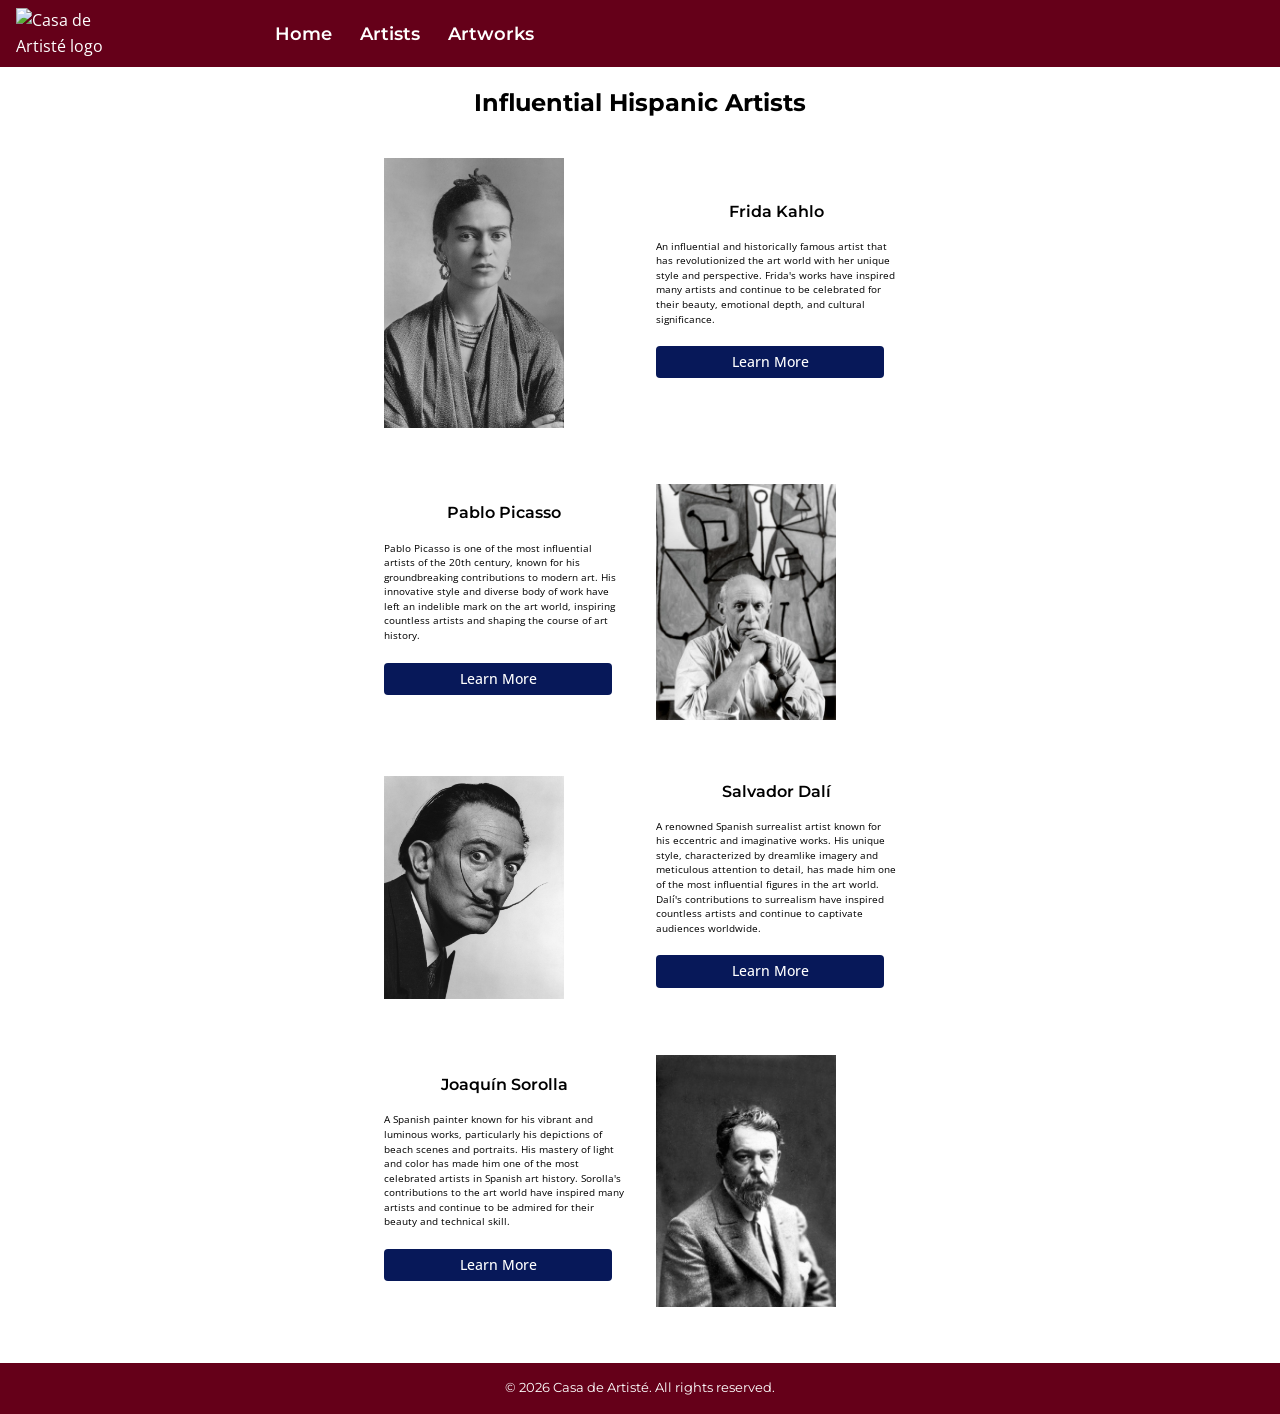
==== artists.html @ f4d8f2cd "html and css updates" ====
<!DOCTYPE html>
<html lang="en">
    <head>
        <meta charset="UTF-8">
        <meta name="viewport" content="width=device-width, initial-scale=1.0">
        <meta name="author" content="Samantha Orr">
        <title>Casa de Artisté Website</title>

        <!-- link google fonts Montserrat and Open Sans here -->
        <link rel="preconnect" href="https://fonts.googleapis.com">
        <link rel="preconnect" href="https://fonts.gstatic.com" crossorigin>
        <link href="https://fonts.googleapis.com/css2?family=Montserrat:ital,wght@0,100..900;1,100..900&family=Open+Sans:ital,wght@0,300..800;1,300..800&display=swap" rel="stylesheet">


        <!-- after completing my html for all three pages, make sure to properly link 
        css stylesheet to each page -->
        
        <link rel="stylesheet" href="styles.css">
    </head>

    <body>
        <!-- make sure headers and footers are identical throughout all three pages -->

        <header class="global-header">
                <!-- add logo to src tag -->
                <img src="images/" alt="Casa de Artisté logo">
                <h1>Casa de Artisté</h1>
                <nav class="global-nav">
                    <!-- make sure I've properly linked each page to the correct 
                    href attribute in the anchor tags below -->
                    <ul>
                        <li><a href="index.html">Home</a></li>
                        <li><a href="artists.html">Artists</a></li>
                        <li><a href="artworks.html">Artworks</a></li>
                    </ul>
                </nav>
        </header>

        <main class="container-2">

            <section id="artists">
                <!-- find how to make the artists page h2 appear at the top of the page -->
                <h2>Influential Hispanic Artists</h2>
                <!-- make sure I properly style the artist image and name underneath the 
                image to the left and the artist information to the right of the image 
                with the button right underneath the information. -->
                <div class="artist-content-1">
                    <div class="artist-1-image">
                        <img src="images/Frida_Kahlo,_by_Guillermo_Kahlo.jpg" alt="Frida Kahlo self portrait in black and white.">
                    </div>

                    <div class="artist-1-info">
                        <h3>Frida Kahlo</h3>
                        <p>An influential and historically famous artist that has revolutionized
                            the art world with her unique style and perspective. Frida's works have
                            inspired many artists and continue to be celebrated for their beauty,
                            emotional depth, and cultural significance.
                        </p>
                        <a href="artworks.html" class="artist-btn">Learn More</a>
                    </div>
                </div>

                <!-- make sure I properly style the artist information to the left of the image 
                with the button right underneath and the artist image with the name underneath
                to the right. -->
                <div class="artist-content-2">
                    <div class="artist-2-image">
                        <img src="images/pablo-picasso.jpg" alt="Pablo Picasso self portrait in black and white.">
                    </div>

                    <div class="artist-2-info">
                        <h3>Pablo Picasso</h3>
                        <p>Pablo Picasso is one of the most influential artists of the 20th century, 
                            known for his groundbreaking contributions to modern art. His innovative 
                            style and diverse body of work have left an indelible mark on the art world, 
                            inspiring countless artists and shaping the course of art history.
                        </p>
                        <a href="artworks.html" class="artist-btn">Learn More</a>
                    </div>
                </div>

                <!-- make sure I properly style the artist image and name underneath the 
                image to the left and the artist information to the right of the image 
                with the button right underneath the information. -->
                <div class="artist-content-1">
                    <div class="artist-3-image">
                        <img src="images/salvador-dali.jpg" alt="Salvador Dalí self portrait in black and white.">
                    </div>

                    <div class="artist-3-info">
                        <h3>Salvador Dalí</h3>
                        <p>A renowned Spanish surrealist artist known for his eccentric 
                            and imaginative works. His unique style, characterized by dreamlike imagery 
                            and meticulous attention to detail, has made him one of the most influential 
                            figures in the art world. Dalí's contributions to surrealism have inspired 
                            countless artists and continue to captivate audiences worldwide.
                        </p>
                        <a href="artworks.html" class="artist-btn">Learn More</a>
                    </div>
                </div>

                <!-- make sure I properly style the artist information to the left of the image 
                with the button right underneath and the artist image with the name underneath
                to the right. -->
                <div class="artist-content-2">
                    <div class="artist-4-image">
                        <img src="images/joaquin-sorolla.jpg" alt="Joaquín Sorolla self portrait in black and white.">
                    </div>
                    
                    <div class="artist-4-info">
                        <h3>Joaquín Sorolla</h3>
                        <p>A Spanish painter known for his vibrant 
                            and luminous works, particularly his depictions of beach 
                            scenes and portraits. His mastery of light and color has made
                            him one of the most celebrated artists in Spanish art history. 
                            Sorolla's contributions to the art world have inspired many 
                            artists and continue to be admired for their beauty and 
                            technical skill.
                        </p>
                        <a href="artworks.html" class="artist-btn">Learn More</a>
                    </div>
                </div>
            </section>
        </main>

        <footer class="global-footer">
            <p>&copy; 2026 Casa de Artisté. All rights reserved.</p>
        </footer>
    </body>
</html>
---- styles.css ----
/* CSS by Samantha Orr */

/* imported Montserrat for headers and Open Sans for body text (paragraphs) from google fonts */
@import url('https://fonts.googleapis.com/css2?family=Montserrat:ital,wght@0,100..900;1,100..900&family=Open+Sans:ital,wght@0,300..800;1,300..800&display=swap');


/* CSS reset */
/* http://meyerweb.com/eric/tools/css/reset/ 
   v2.0 | 20110126
   License: none (public domain)
*/
html, body, div, span, applet, object, iframe,
h1, h2, h3, h4, h5, h6, p, blockquote, pre,
a, abbr, acronym, address, big, cite, code,
del, dfn, em, img, ins, kbd, q, s, samp,
small, strike, strong, sub, sup, tt, var,
b, u, i, center,
dl, dt, dd, ol, ul, li,
fieldset, form, label, legend,
table, caption, tbody, tfoot, thead, tr, th, td,
article, aside, canvas, details, embed, 
figure, figcaption, footer, header, hgroup, 
menu, nav, output, ruby, section, summary,
time, mark, audio, video {
	margin: 0;
	padding: 0;
	border: 0;
	font-size: 100%;
	font: inherit;
	vertical-align: baseline;
}
/* HTML5 display-role reset for older browsers */
article, aside, details, figcaption, figure, 
footer, header, hgroup, menu, nav, section {
	display: block;
}
body {
	line-height: 1;
}
ol, ul {
	list-style: none;
}
blockquote, q {
	quotes: none;
}
blockquote:before, blockquote:after,
q:before, q:after {
	content: '';
	content: none;
}
table {
	border-collapse: collapse;
	border-spacing: 0;
}


/* root variables */
:root {

    /* colors */
    --white: #FFFFFF;
    --black: #000000;
    --dk-gray: #333333;
    --burgundy: #650019;
    --dk-blue: #071859;
    --yellow: #F2C14E;

    /* fonts */
    --header-font: "Montserrat", sans-serif;
    --paragraph-font: "Open Sans", sans-serif;
}

/* adjust as needed throughout styling website */
body {
    font-family: var(--paragraph-font);
    font-weight: 400;
    line-height: 1.6;
    color: var(--black);
    background-color: var(--white);
    margin: 0;
}

h1, h2, h3, h4, h5, h6 {
    font-family: var(--header-font);
    font-weight: 700;
    line-height: 1.2;
    margin-bottom: 1rem;
}

nav a {
    font-family: var(--header-font);
    text-decoration: none;
    font-weight: 700;
}


/* global styles to assist with a clean and organized layout as well as structure */
* {
    margin: 0;
    padding: 0;
    box-sizing: border-box;
}

html {
    scroll-behavior: smooth;
}

.container-1,
.container-2,
.container-3 {
    margin: 0 auto;
    line-height: 1.5;
}

/* global header and navigation styles */
.global-header {
    display: flex;
    align-items: center;
    background-color: var(--burgundy);
    padding: 8px 0;
}

.global-header h1 {
    visibility: hidden;
}

/* when I create and add my logo, make sure to properly styled and sized and add some margin to the left of it 
so that it doesn't touch the edge of the page.*/

.global-header img {
    max-width: 120px;
    height: auto;
    margin-left: 16px;
    object-fit: fill;
    color: var(--white);
}

.global-nav {
    display: flex;
    justify-content: space-between;
    align-items: center;
}

.global-nav ul {
    list-style: none;
    display: flex;
    gap: 8px;
    align-items: center;
}

.global-nav ul li a {
    text-decoration: none;
    color: var(--white);
    font-family: var(--header-font);
    font-weight: 600;
    padding: 5px 10px;
    transition: background-color 0.3s ease, color 0.3s ease;
    align-items: center;
    border-radius: 4px;
    font-size: 1.1rem;
}

.global-nav ul li a:hover {
    /* background-color: var(--yellow); */
    color: var(--yellow);
    border-radius: 4px;
    text-decoration: none;
    transition: color 0.4s;
    font-weight: 700;
}

/* main styles */
main {
    display: flex;
    flex-direction: column;
    align-items: center;
}

/* global footer styles */
footer {
    background-color: var(--burgundy);
    color: var(--white);
    text-align: center;
    padding: 15px 0;
    margin-top: 20px;
    font-family: var(--header-font);
    font-size: 0.80rem;
    font-weight: 400;
}

/* homepage styles */
img {
    max-width: 100%;
    height: auto;
}

.container-1 h2 {
    visibility: hidden;
}

.hero-image img {
    max-width: 517px;
    height: auto;
    overflow: hidden;
    object-fit: fill;
}

#about-info h3,
#our-mission h3 {
    justify-self: center;
    font-size: 1.5rem;
    margin-bottom: 16px;
    font-weight: 700;
    font-family: var(--header-font);
}

#about-info h3 {
    margin-top: 20px;
}

#about-info p,
#our-mission p {
    font-size: 0.85rem;
    font-family: var(--paragraph-font);
    line-height: 1.6;
    margin-top: 10px;
    margin-bottom: 18px;
    max-width: 55ch;
}

#featured-artist h3 {
    font-size: 1.5rem;
    text-align: center;
    color: var(--black);
    font-weight: 700;
    margin-top: 30px;
}

#featured-artist img {
    max-width: 300px;
    height: auto;
    overflow: hidden;
    object-fit: fill;
    margin-top: 4px;
    margin-bottom: 10px;
    align-items: center;
}

#featured-artist h4 {
    text-align: center;
    font-size: 1rem;
    margin-bottom: 8px;
    font-weight: 600;
}

#featured-artwork h3 {
    font-size: 1.5rem;
    text-align: center;
    color: var(--black);
    font-weight: 700;
    margin-top: 40px;
}

#featured-artwork img {
    max-width: 400px;
    height: auto;
    overflow: hidden;
    object-fit: fill;
    margin-bottom: 10px;
    align-items: center;
}

#featured-artwork h4 {
    text-align: center;
    font-size: 0.70rem;
    margin-bottom: 10px;
    font-weight: 600;
}  

.about-artists-btn {
    display: inline-block;
    text-align: center;
    background-color: var(--dk-blue);
    color: var(--white);
    border: none;
    padding: 8px 16px;
    font-family: var(--paragraph-font);
    font-weight: 500;
    font-size: 0.85rem;
    cursor: pointer;
    border-radius: 5px;
    transition: background-color 0.2s ease, color 0.2s ease;
    text-decoration: none;
    width: 250px;
    margin-top: 24px;
    margin-bottom: 12px;
    font-weight: 600;
}

.about-artists-btn:hover {
    background-color: var(--yellow);
    color: var(--burgundy);
    border-radius: 5px;
    text-decoration: none;
    transition: color 0.2s;
    font-weight: 700;
    text-align: center;
}

/* artists page styles */
.container-2 h2 {
    font-size: 1.5rem;
    text-align: center;
    color: var(--black);
    font-weight: 700;
    margin-top: 22px;
    margin-bottom: 18px;
}

.artist-1-image img,
.artist-3-image img {
    max-width: 180px;
    height: auto;
    overflow: hidden;
    object-fit: fill;
    margin-top: 20px;
}

.artist-2-image img,
.artist-4-image img {
    max-width: 180px;
    height: auto;
    overflow: hidden;
    object-fit: fill;
    margin-top: 20px;
}

/* .artist-content-1 {
    display: flex;
    flex-direction: column;
    align-items: center;
    text-align: center;
    margin-top: 20px;
} */

.artist-content-1,
.artist-content-2 {
    display: flex;
    flex-direction: column;
    align-items: center;
    gap: 1rem;
    margin: 20px 0 30px;
}

/* .artist-content-1 {
    display: grid;
    grid-template-columns: 1fr 1fr;
    gap: 1rem;
    margin-top: 20px;
    margin-bottom: 30px;
}

.artist-content-2 {
    display: grid;
    grid-template-columns: 1fr 1fr;
    gap: 5rem;
    margin-top: 20px;
    margin-bottom: 30px;
    margin-left: 10px;
} */

.artist-content-1 h3,
.artist-content-2 h3 {
    font-size: 1rem;
    margin-top: 8px;
    margin-bottom: 18px;
    font-weight: 600;
    text-align: center;
}

.artist-content-1 p {
    display: block;
    font-size: 0.65rem;
    font-family: var(--paragraph-font);
    line-height: 1.4;
    max-width: 40ch;
    text-align: left;
    margin-bottom: 16px;
}

.artist-content-2 p {
    display: block;
    font-size: 0.65rem;
    font-family: var(--paragraph-font);
    line-height: 1.4;
    max-width: 40ch;
    text-align: left;
    margin-bottom: 16px;
}

.artist-1-info,
.artist-2-info,
.artist-3-info,
.artist-4-info {
    display: block;
    align-content: center;
}

.artist-1-info a,
.artist-2-info a,
.artist-3-info a,
.artist-4-info a {
    display: inline-block;
    background-color: var(--dk-blue);
    color: var(--white);
    border: none;
    padding: 6px 12px;
    font-family: var(--paragraph-font);
    font-weight: 500;
    font-size: 0.85rem;
    cursor: pointer;
    border-radius: 4px;
    margin-top: 4px;
    transition: background-color 0.3s ease, color 0.3s ease;
    text-decoration: none;
    width: 95%;
    text-align: center;
}

.artist-content-1 a:hover,
.artist-content-2 a:hover {
    background-color: var(--burgundy);
    color: var(--white);
    border-radius: 4px;
    text-decoration: none;
    transition: color 0.3s;
    font-weight: 700;
    text-align: center;
}

/* 
.artist-content-1 h3 {
    text-align: center;
    font-size: 1rem;
    margin-top: 10px;
    margin-bottom: 16px;
    font-weight: 600;
} */

/* .artist-content-1 p {
    font-size: 0.85rem;
    line-height: 1.6;
    margin-top: 10px;
    margin-bottom: 18px;
    width: 55ch;
} */


/* artworks page styles */
.container-3 {
    display: flex;
    flex-direction: column;
    align-items: center;
}

#artworks h2 {
    font-size: 1.5rem;
    text-align: center;
    color: var(--black);
    font-weight: 700;
    margin-top: 22px;
}

#artworks img {
    max-width: 450px;
    height: auto;
    overflow: hidden;
    object-fit: fill;
    margin-top: 20px;
    margin-bottom: 10px;
    align-items: center;
}

#artworks h3 {
    text-align: center;
    font-size: 0.90rem;
    margin-bottom: 14px;
    font-weight: 600;
}

#artworks p {
    text-align: center;
    font-size: 0.85rem;
    line-height: 1.6;
    margin-top: 10px;
    margin-bottom: 20px;
    width: 55ch;
}


/* !!!! after completely styling my website in mobile-first format,
add media queries (tablets and desktops) to adjust the layout and 
design for larger screens. !!!! */

/* media queries (medium) */
@media (min-width: 768px) {
    .artist-content-1,
    .artist-content-2 {
        display: grid;
        grid-template-columns: 1fr 1fr;
        gap: 2rem;
        align-items: center;
    }

    .artist-content-2 .artist-2-image,
    .artist-content-2 .artist-4-image {
        order: 2;
    }

    .artist-content-2 .artist-2-info,
    .artist-content-2 .artist-4-info {
        order: 1;
    }
}

/* @media screen and (min-width: 600px) {
    .container-1 {
        display: flex;
        flex-direction: column;
        align-items: center;
    }

    .hero-image {
        display: flex;
        justify-content: center;
    }

    .global-header {
        justify-content: space-between;
    }
    
    .global-nav ul {
        align-items: center;
        gap: 16px;
    }

    .artist-content-1 {
        display: grid;
        grid-template-columns: 1fr 1fr;
        gap: 4rem;
        margin-top: 20px;
        margin-bottom: 30px;
    }

    .artist-content-2 {
        display: grid;
        grid-template-columns: 1fr 1fr;
        gap: 6rem;
        margin-top: 20px;
        margin-bottom: 30px;
    }

    .artist-1-info, .artist-2-info, .artist-3-info, .artist-4-info {
        display: block;
        align-content: center;
    }

    #artworks h2 {
        font-size: 1.5rem;
        text-align: center;
        color: var(--black);
        font-weight: 700;
        margin-top: 22px;
    }

    #artworks h3 {
        text-align: center;
        font-size: 1.1rem;
        margin-bottom: 14px;
        font-weight: 600;
    }

    #artworks p {
        text-align: center;
        font-size: 0.90rem;
        line-height: 1.6;
        margin-top: 10px;
        margin-bottom: 20px;
        width: 55ch;
    }

    #artworks img {
        max-width: 500px;
        height: auto;
        overflow: hidden;
        object-fit: fill;
        margin-top: 20px;
        margin-bottom: 10px;
        align-items: center;
    }
} */


/* media queries (large) */

@media screen and (min-width: 1024px){
}
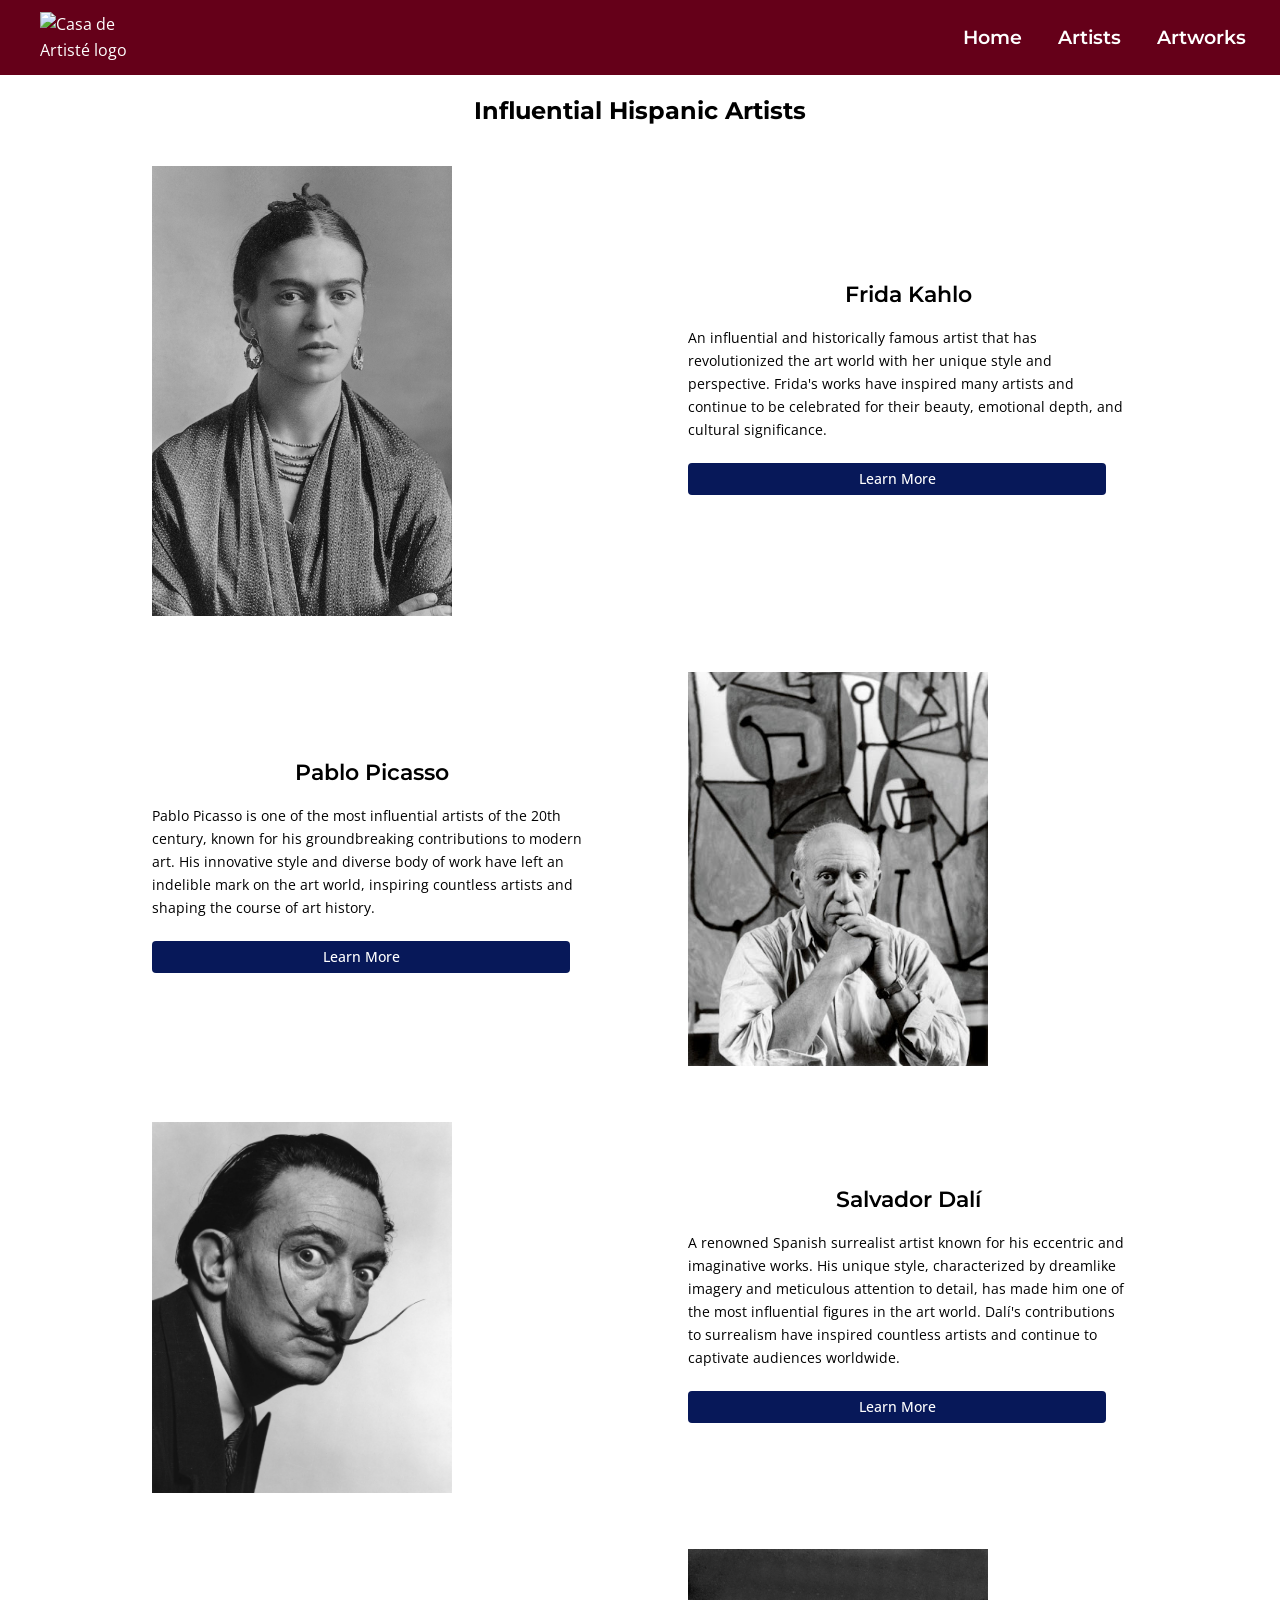
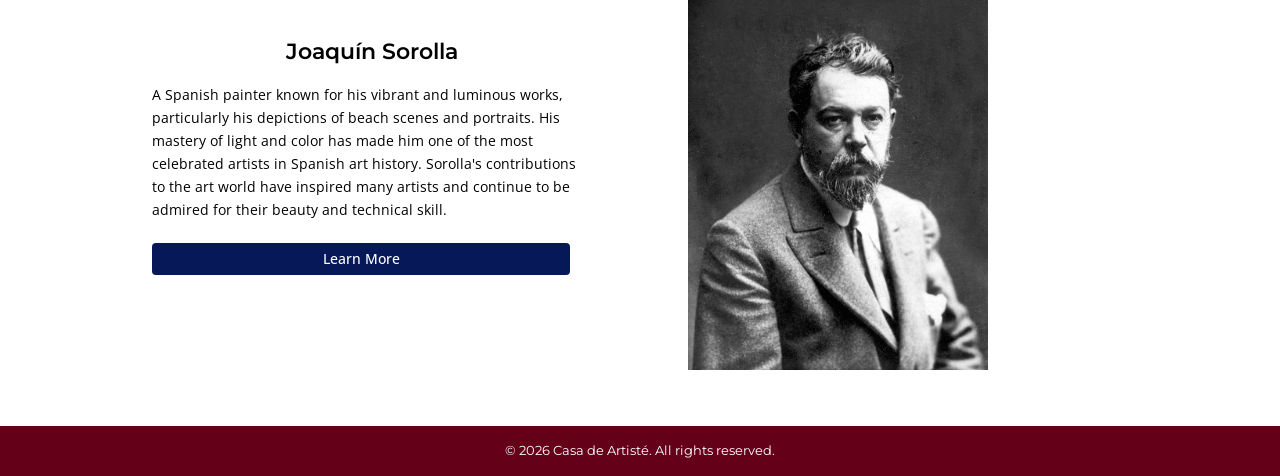
==== commit 278920ff: "html and css updates" ====
--- a/artists.html
+++ b/artists.html
@@ -64,10 +64,6 @@
                 with the button right underneath and the artist image with the name underneath
                 to the right. -->
                 <div class="artist-content-2">
-                    <div class="artist-2-image">
-                        <img src="images/pablo-picasso.jpg" alt="Pablo Picasso self portrait in black and white.">
-                    </div>
-
                     <div class="artist-2-info">
                         <h3>Pablo Picasso</h3>
                         <p>Pablo Picasso is one of the most influential artists of the 20th century, 
@@ -76,6 +72,10 @@
                             inspiring countless artists and shaping the course of art history.
                         </p>
                         <a href="artworks.html" class="artist-btn">Learn More</a>
+                    </div>
+
+                    <div class="artist-2-image">
+                        <img src="images/pablo-picasso.jpg" alt="Pablo Picasso self portrait in black and white.">
                     </div>
                 </div>
 
@@ -103,10 +103,6 @@
                 with the button right underneath and the artist image with the name underneath
                 to the right. -->
                 <div class="artist-content-2">
-                    <div class="artist-4-image">
-                        <img src="images/joaquin-sorolla.jpg" alt="Joaquín Sorolla self portrait in black and white.">
-                    </div>
-                    
                     <div class="artist-4-info">
                         <h3>Joaquín Sorolla</h3>
                         <p>A Spanish painter known for his vibrant 
@@ -119,6 +115,10 @@
                         </p>
                         <a href="artworks.html" class="artist-btn">Learn More</a>
                     </div>
+
+                    <div class="artist-4-image">
+                        <img src="images/joaquin-sorolla.jpg" alt="Joaquín Sorolla self portrait in black and white.">
+                    </div>
                 </div>
             </section>
         </main>
--- a/styles.css
+++ b/styles.css
@@ -110,6 +110,7 @@
 .container-3 {
     margin: 0 auto;
     line-height: 1.5;
+    width: 90%;
 }
 
 /* global header and navigation styles */
@@ -262,7 +263,7 @@
 }
 
 #featured-artwork img {
-    max-width: 400px;
+    max-width: 380px;
     height: auto;
     overflow: hidden;
     object-fit: fill;
@@ -472,29 +473,30 @@
 }
 
 #artworks img {
-    max-width: 450px;
+    max-width: 380px;
     height: auto;
     overflow: hidden;
     object-fit: fill;
     margin-top: 20px;
     margin-bottom: 10px;
     align-items: center;
+    justify-content: center;
 }
 
 #artworks h3 {
     text-align: center;
-    font-size: 0.90rem;
+    font-size: 0.70rem;
     margin-bottom: 14px;
     font-weight: 600;
 }
 
 #artworks p {
     text-align: center;
-    font-size: 0.85rem;
+    font-size: 0.80rem;
     line-height: 1.6;
     margin-top: 10px;
     margin-bottom: 20px;
-    width: 55ch;
+    max-width: 55ch;
 }
 
 
@@ -503,105 +505,334 @@
 design for larger screens. !!!! */
 
 /* media queries (medium) */
-@media (min-width: 768px) {
+/* previous media query was min-width: 768px */
+
+@media (min-width: 600px) {
+    .container-1,
+    .container-2,
+    .container-3 {
+        width: 90%;
+        max-width: 900px;
+    }
+
+    .global-header {
+        justify-content: space-between;
+        padding: 10px 18px;
+    }
+
+    .global-nav ul {
+        align-items: center;
+        gap: 0.80rem;
+    }
+
+    .hero-image {
+        display: flex;
+        justify-content: center;
+    }
+
+    .hero-image img {
+        max-width: 800px;
+        width: 100%;
+    }
+
+    #our-mission,
+    #about-info {
+        display: flex;
+        max-width: 700px;
+        flex-direction: column;
+        align-items: center;
+        text-align: center;
+        margin: 0 auto;
+    }
+
+    #our-mission h3,
+    #about-info h3 {
+        font-size: 1.5rem;
+        margin-bottom: 16px;
+        font-weight: 700;
+    }
+
+    #our-mission p,
+    #about-info p {
+        font-size: 1rem;
+        max-width: 70ch;
+    }
+
+    #featured-artist h3,
+    #featured-artwork h3 {
+        font-size: 1.5rem;
+        text-align: center;
+        color: var(--black);
+        font-weight: 700;
+        margin-top: 30px;
+    }
+
+    #featured-artist h4,
+    #featured-artwork h4 {
+        text-align: center;
+        font-size: 0.90rem;
+        margin-bottom: 8px;
+        font-weight: 600;
+    }
+
+    #featured-artist img {
+        max-width: 400px;
+        height: auto;
+    }
+
+    #featured-artwork img {
+        max-width: 500px;
+        height: auto;
+    }
+
+    .about-artists-btn {
+        width: 300px;
+        font-size: 1rem;
+    }
+
+    /* .hero-image img {
+        max-width: 900px;
+        height: auto;
+        width: 100%;
+        overflow: hidden;
+        object-fit: fill;
+    } */
+
+    #artists h2,
+    #artworks h2 {
+        font-size: 1.5rem;
+        text-align: center;
+        color: var(--black);
+        font-weight: 700;
+        margin-top: 22px;
+    }
+
     .artist-content-1,
     .artist-content-2 {
         display: grid;
         grid-template-columns: 1fr 1fr;
-        gap: 2rem;
+        gap: 4rem;
         align-items: center;
+    }
+
+    .artist-content-2 {
+        gap: 6rem;
+    }
+
+    .artist-1-image img,
+    .artist-2-image img,
+    .artist-3-image img,
+    .artist-4-image img {
+        max-width: 220px;
+        height: auto;
     }
 
     .artist-content-2 .artist-2-image,
     .artist-content-2 .artist-4-image {
-        order: 2;
+        order: 1;
     }
 
     .artist-content-2 .artist-2-info,
     .artist-content-2 .artist-4-info {
-        order: 1;
-    }
-}
-
-/* @media screen and (min-width: 600px) {
-    .container-1 {
+        order: 2;
+    }
+
+    .artist-content-1 h3,
+    .artist-content-2 h3 {
+        font-size: 1.2rem;
+        margin-top: 8px;
+        margin-bottom: 18px;
+        font-weight: 600;
+        text-align: center;
+    }
+
+    .artist-content-1 p,
+    .artist-content-2 p {
+        font-size: 0.80rem;
+        line-height: 1.6;
+        margin-top: 10px;
+        margin-bottom: 18px;
+        max-width: 55ch;
+        text-align: left;
+    }
+
+    #artworks img {
+        max-width: 520px;
+        height: auto;
+    }
+
+    #artworks p {
+        font-size: 0.90rem;
+        line-height: 1.6;
+        margin-top: 10px;
+        margin-bottom: 20px;
+        max-width: 55ch;
+    }
+}
+
+/* media queries (large) */
+
+@media screen and (min-width: 1024px){
+    .container-1,
+    .container-2,
+    .container-3 {
+        width: 90%;
+        max-width: 1200px;
+    }
+
+    .global-header {
+        justify-content: space-between;
+        padding: 12px 24px;
+    }
+
+    .global-nav ul {
+        align-items: center;
+        gap: 1rem;
+    }
+
+    .global-nav ul li a {
+        font-size: 1.2rem;
+    }
+
+    .hero-image img {
+        max-width: 1200px;
+        width: 100%;
+    }
+
+    #our-mission,
+    #about-info {
         display: flex;
+        max-width: 900px;
         flex-direction: column;
         align-items: center;
-    }
-
-    .hero-image {
-        display: flex;
-        justify-content: center;
-    }
-
-    .global-header {
-        justify-content: space-between;
-    }
-    
-    .global-nav ul {
-        align-items: center;
-        gap: 16px;
-    }
-
-    .artist-content-1 {
-        display: grid;
-        grid-template-columns: 1fr 1fr;
-        gap: 4rem;
-        margin-top: 20px;
-        margin-bottom: 30px;
-    }
-
+        text-align: center;
+        margin: 0 auto;
+    }
+
+    #our-mission h3,
+    #about-info h3,
+    #featured-artist h3,
+    #featured-artwork h3 {
+        font-size: 1.8rem;
+        margin-bottom: 16px;
+        font-weight: 700;
+    }
+
+    #our-mission p,
+    #about-info p {
+        font-size: 1.1rem;
+        max-width: 70ch;
+    }
+
+    #featured-artwork h4 {
+        text-align: center;
+        font-size: 1rem;
+        margin-bottom: 8px;
+        font-weight: 600;
+    }
+
+    #featured-artist img {
+        max-width: 500px;
+        height: auto;
+    }
+
+    #featured-artist h4 {
+        text-align: center;
+        font-size: 1rem;
+        margin-bottom: 8px;
+        font-weight: 600;
+    }
+
+    #featured-artwork img {
+        max-width: 600px;
+        height: auto;
+    }
+
+    .about-artists-btn {
+        width: 350px;
+        font-size: 1.1rem;
+    }
+
+    .artist-content-1,
     .artist-content-2 {
         display: grid;
         grid-template-columns: 1fr 1fr;
         gap: 6rem;
-        margin-top: 20px;
-        margin-bottom: 30px;
-    }
-
-    .artist-1-info, .artist-2-info, .artist-3-info, .artist-4-info {
-        display: block;
-        align-content: center;
+        align-items: center;
+    }
+
+    .artist-content-2 .artist-2-image,
+    .artist-content-2 .artist-4-image {
+        order: 2;
+    }
+
+    .artist-content-2 .artist-2-info,
+    .artist-content-2 .artist-4-info {
+        order: 1;
+    }
+
+    .artist-content-1 h3,
+    .artist-content-2 h3 {
+        font-size: 1.4rem;
+        margin-top: 8px;
+        margin-bottom: 18px;
+        font-weight: 600;
+        text-align: center;
+    }
+
+    .artist-content-1 p,
+    .artist-content-2 p {
+        font-size: 0.90rem;
+        line-height: 1.6;
+        margin-top: 10px;
+        margin-bottom: 18px;
+        max-width: 55ch;
+        text-align: left;
+    }
+
+    .artist-1-image img,
+    .artist-2-image img,
+    .artist-3-image img,   
+    .artist-4-image img {
+        max-width: 300px;
+        height: auto;
+    }
+
+    #artworks {
+        display: grid;
+        grid-template-columns: repeat(2, 1fr);
+        gap: 3rem;
+        max-width: 1200px;
+        margin: 0 auto;
     }
 
     #artworks h2 {
-        font-size: 1.5rem;
-        text-align: center;
-        color: var(--black);
-        font-weight: 700;
-        margin-top: 22px;
-    }
-
-    #artworks h3 {
-        text-align: center;
-        font-size: 1.1rem;
-        margin-bottom: 14px;
-        font-weight: 600;
+        grid-column: 1 / -1;
+    }
+
+    /* #artworks {
+        display: flex;
+        flex-direction: column;
+        align-items: center;
+    } */
+
+    #artworks img {
+        max-width: 550px;
+        height: auto;
     }
 
     #artworks p {
-        text-align: center;
         font-size: 0.90rem;
         line-height: 1.6;
         margin-top: 10px;
         margin-bottom: 20px;
-        width: 55ch;
-    }
-
-    #artworks img {
-        max-width: 500px;
-        height: auto;
-        overflow: hidden;
-        object-fit: fill;
-        margin-top: 20px;
-        margin-bottom: 10px;
-        align-items: center;
-    }
-} */
-
-
-/* media queries (large) */
-
-@media screen and (min-width: 1024px){
+        max-width: 60ch;
+    }
+
+    #artworks h3 {
+        text-align: center;
+        font-size: 1rem;
+        margin-bottom: 8px;
+        font-weight: 600;
+    }
 }
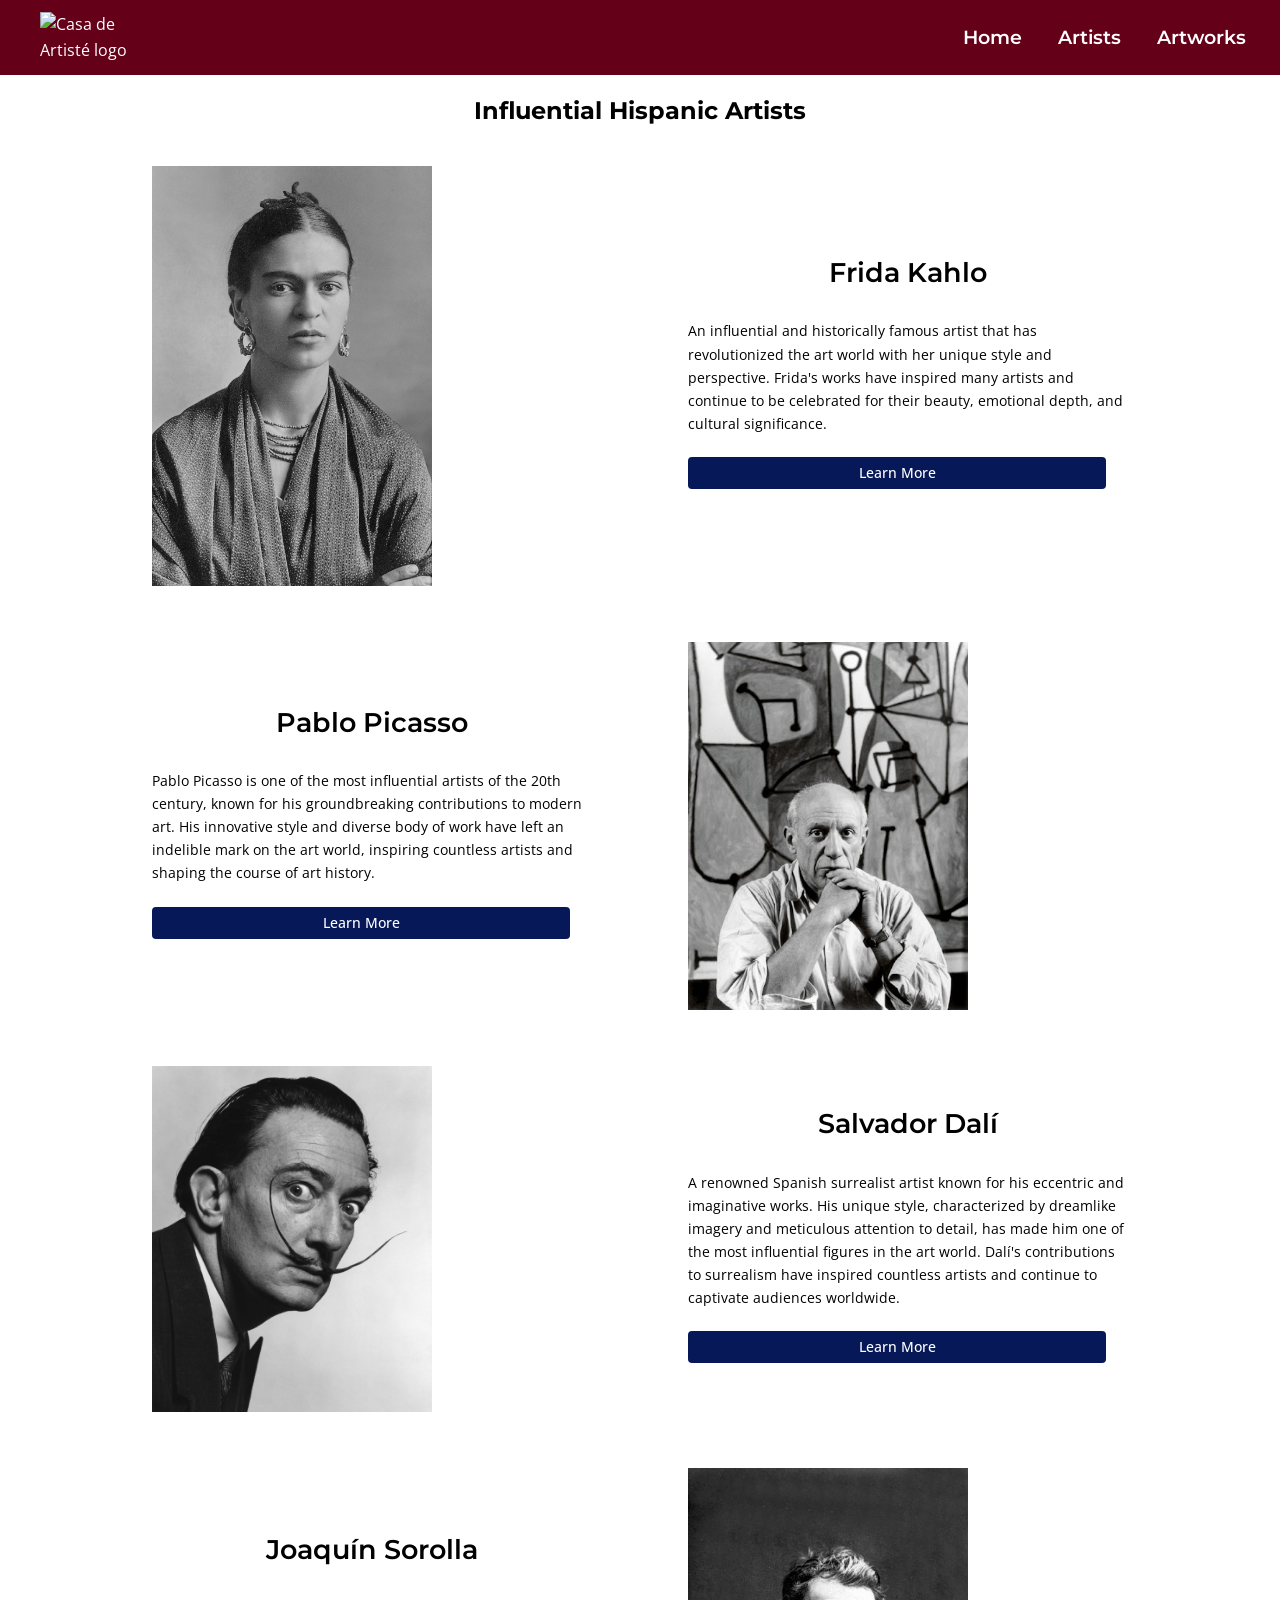
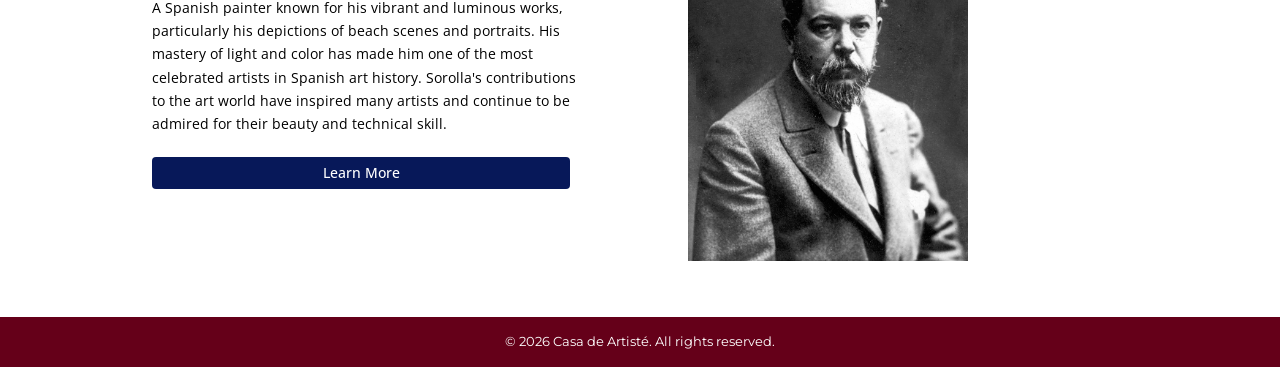
==== commit a3737313: "html and css updates" ====
--- a/artists.html
+++ b/artists.html
@@ -64,6 +64,10 @@
                 with the button right underneath and the artist image with the name underneath
                 to the right. -->
                 <div class="artist-content-2">
+                    <div class="artist-2-image">
+                        <img src="images/pablo-picasso.jpg" alt="Pablo Picasso self portrait in black and white.">
+                    </div>
+                    
                     <div class="artist-2-info">
                         <h3>Pablo Picasso</h3>
                         <p>Pablo Picasso is one of the most influential artists of the 20th century, 
@@ -72,10 +76,6 @@
                             inspiring countless artists and shaping the course of art history.
                         </p>
                         <a href="artworks.html" class="artist-btn">Learn More</a>
-                    </div>
-
-                    <div class="artist-2-image">
-                        <img src="images/pablo-picasso.jpg" alt="Pablo Picasso self portrait in black and white.">
                     </div>
                 </div>
 
@@ -103,6 +103,10 @@
                 with the button right underneath and the artist image with the name underneath
                 to the right. -->
                 <div class="artist-content-2">
+                    <div class="artist-4-image">
+                        <img src="images/joaquin-sorolla.jpg" alt="Joaquín Sorolla self portrait in black and white.">
+                    </div>
+
                     <div class="artist-4-info">
                         <h3>Joaquín Sorolla</h3>
                         <p>A Spanish painter known for his vibrant 
@@ -115,10 +119,6 @@
                         </p>
                         <a href="artworks.html" class="artist-btn">Learn More</a>
                     </div>
-
-                    <div class="artist-4-image">
-                        <img src="images/joaquin-sorolla.jpg" alt="Joaquín Sorolla self portrait in black and white.">
-                    </div>
                 </div>
             </section>
         </main>
--- a/styles.css
+++ b/styles.css
@@ -320,7 +320,7 @@
 
 .artist-1-image img,
 .artist-3-image img {
-    max-width: 180px;
+    max-width: 185px;
     height: auto;
     overflow: hidden;
     object-fit: fill;
@@ -329,7 +329,7 @@
 
 .artist-2-image img,
 .artist-4-image img {
-    max-width: 180px;
+    max-width: 185px;
     height: auto;
     overflow: hidden;
     object-fit: fill;
@@ -373,29 +373,28 @@
 .artist-content-1 h3,
 .artist-content-2 h3 {
     font-size: 1rem;
-    margin-top: 8px;
-    margin-bottom: 18px;
+    margin-bottom: 20px;
     font-weight: 600;
     text-align: center;
 }
 
 .artist-content-1 p {
     display: block;
-    font-size: 0.65rem;
+    font-size: 0.70rem;
     font-family: var(--paragraph-font);
     line-height: 1.4;
     max-width: 40ch;
-    text-align: left;
+    text-align: center;
     margin-bottom: 16px;
 }
 
 .artist-content-2 p {
     display: block;
-    font-size: 0.65rem;
+    font-size: 0.70rem;
     font-family: var(--paragraph-font);
     line-height: 1.4;
     max-width: 40ch;
-    text-align: left;
+    text-align: center;
     margin-bottom: 16px;
 }
 
@@ -611,19 +610,19 @@
     .artist-content-2 {
         display: grid;
         grid-template-columns: 1fr 1fr;
-        gap: 4rem;
+        gap: 2rem;
         align-items: center;
     }
 
     .artist-content-2 {
-        gap: 6rem;
+        gap: 2rem;
     }
 
     .artist-1-image img,
     .artist-2-image img,
     .artist-3-image img,
     .artist-4-image img {
-        max-width: 220px;
+        max-width: 230px;
         height: auto;
     }
 
@@ -639,8 +638,8 @@
 
     .artist-content-1 h3,
     .artist-content-2 h3 {
-        font-size: 1.2rem;
-        margin-top: 8px;
+        font-size: 1.4rem;
+        margin-top: 18px;
         margin-bottom: 18px;
         font-weight: 600;
         text-align: center;
@@ -648,17 +647,24 @@
 
     .artist-content-1 p,
     .artist-content-2 p {
-        font-size: 0.80rem;
+        font-size: 0.83rem;
         line-height: 1.6;
         margin-top: 10px;
         margin-bottom: 18px;
         max-width: 55ch;
-        text-align: left;
+        text-align: center;
     }
 
     #artworks img {
-        max-width: 520px;
+        max-width: 500px;
         height: auto;
+    }
+
+    #artworks h3 {
+        text-align: center;
+        font-size: 0.90rem;
+        margin-bottom: 14px;
+        font-weight: 600;
     }
 
     #artworks p {
@@ -666,7 +672,8 @@
         line-height: 1.6;
         margin-top: 10px;
         margin-bottom: 20px;
-        max-width: 55ch;
+        max-width: 60ch;
+        text-align: center;
     }
 }
 
@@ -773,9 +780,9 @@
 
     .artist-content-1 h3,
     .artist-content-2 h3 {
-        font-size: 1.4rem;
+        font-size: 1.7rem;
         margin-top: 8px;
-        margin-bottom: 18px;
+        margin-bottom: 30px;
         font-weight: 600;
         text-align: center;
     }
@@ -794,7 +801,7 @@
     .artist-2-image img,
     .artist-3-image img,   
     .artist-4-image img {
-        max-width: 300px;
+        max-width: 280px;
         height: auto;
     }
 
@@ -817,7 +824,7 @@
     } */
 
     #artworks img {
-        max-width: 550px;
+        max-width: 500px;
         height: auto;
     }
 
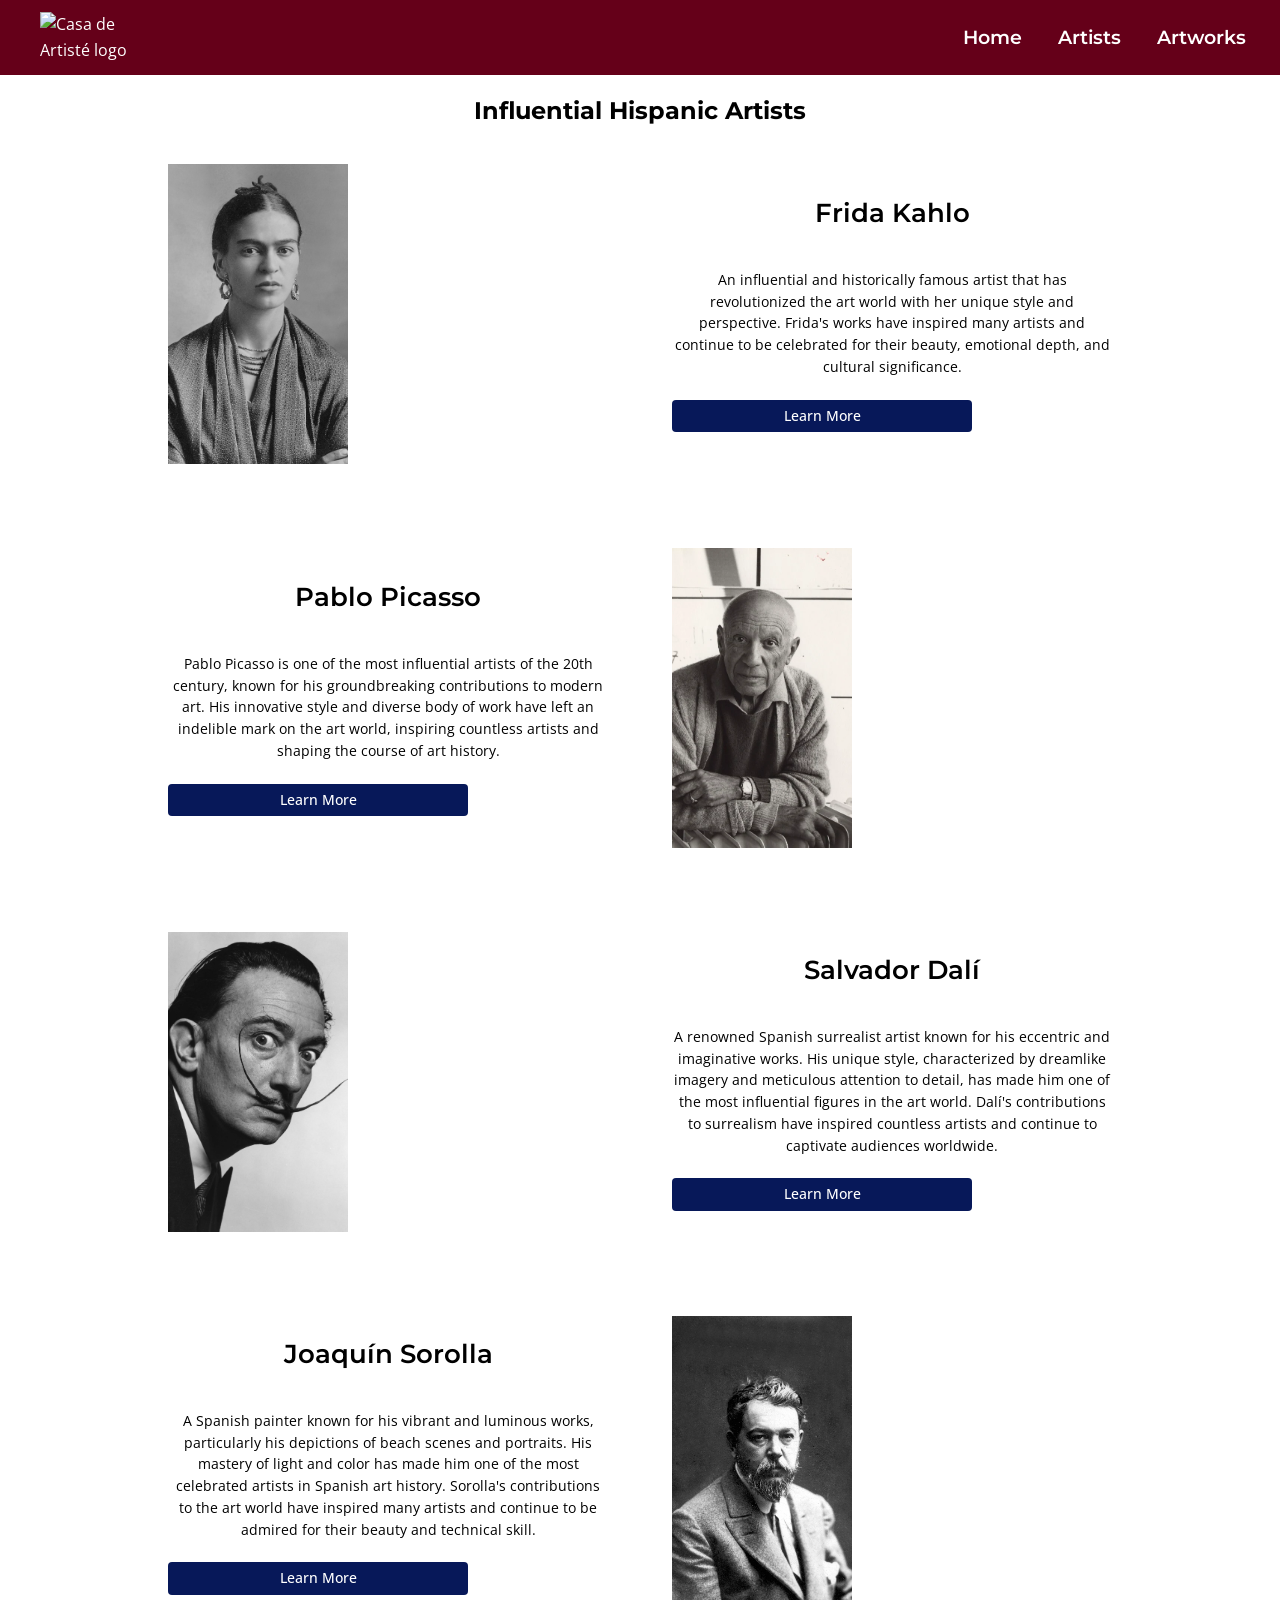
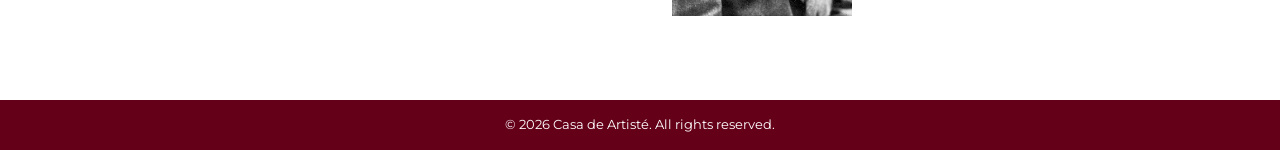
==== commit 84685eee: "html css and images update" ====
--- a/artists.html
+++ b/artists.html
@@ -65,7 +65,7 @@
                 to the right. -->
                 <div class="artist-content-2">
                     <div class="artist-2-image">
-                        <img src="images/pablo-picasso.jpg" alt="Pablo Picasso self portrait in black and white.">
+                        <img src="images/pablo-picasso-2.jpg" alt="Pablo Picasso self portrait in black and white.">
                     </div>
                     
                     <div class="artist-2-info">
--- a/styles.css
+++ b/styles.css
@@ -320,7 +320,7 @@
 
 .artist-1-image img,
 .artist-3-image img {
-    max-width: 185px;
+    max-width: 180px;
     height: auto;
     overflow: hidden;
     object-fit: fill;
@@ -329,7 +329,7 @@
 
 .artist-2-image img,
 .artist-4-image img {
-    max-width: 185px;
+    max-width: 180px;
     height: auto;
     overflow: hidden;
     object-fit: fill;
@@ -383,7 +383,7 @@
     font-size: 0.70rem;
     font-family: var(--paragraph-font);
     line-height: 1.4;
-    max-width: 40ch;
+    max-width: 38ch;
     text-align: center;
     margin-bottom: 16px;
 }
@@ -393,7 +393,7 @@
     font-size: 0.70rem;
     font-family: var(--paragraph-font);
     line-height: 1.4;
-    max-width: 40ch;
+    max-width: 38ch;
     text-align: center;
     margin-bottom: 16px;
 }
@@ -402,8 +402,9 @@
 .artist-2-info,
 .artist-3-info,
 .artist-4-info {
-    display: block;
-    align-content: center;
+    display: flex;
+    flex-direction: column;
+    justify-content: center;
 }
 
 .artist-1-info a,
@@ -413,8 +414,9 @@
     display: inline-block;
     background-color: var(--dk-blue);
     color: var(--white);
+    width: 240px;
     border: none;
-    padding: 6px 12px;
+    padding: 6px 10px;
     font-family: var(--paragraph-font);
     font-weight: 500;
     font-size: 0.85rem;
@@ -423,8 +425,8 @@
     margin-top: 4px;
     transition: background-color 0.3s ease, color 0.3s ease;
     text-decoration: none;
-    width: 95%;
-    text-align: center;
+    text-align: center;
+    justify-content: center;
 }
 
 .artist-content-1 a:hover,
@@ -585,8 +587,8 @@
     }
 
     .about-artists-btn {
-        width: 300px;
-        font-size: 1rem;
+        width: 250px;
+        font-size: 0.90rem;
     }
 
     /* .hero-image img {
@@ -604,25 +606,42 @@
         color: var(--black);
         font-weight: 700;
         margin-top: 22px;
+        font-family: var(--header-font);
+    }
+
+    #artists h3 {
+        font-size: 1.2rem;
+        text-align: center;
+        color: var(--black);
+        font-weight: 600;
+        margin-top: 22px;
+        margin-bottom: 18px;
+    }
+
+    #artists p {
+        font-size: 0.85rem;
+        line-height: 1.6;
+        margin-top: 10px;
+        margin-bottom: 18px;
+        max-width: 55ch;
+        text-align: center;
+        font-family: var(--paragraph-font);
     }
 
     .artist-content-1,
     .artist-content-2 {
-        display: grid;
-        grid-template-columns: 1fr 1fr;
-        gap: 2rem;
-        align-items: center;
-    }
-
-    .artist-content-2 {
-        gap: 2rem;
-    }
+        grid-template-columns: 280px 1fr;
+        gap: 3rem;
+        max-width: 1000px;
+        margin: 0 auto 4rem;
+}
 
     .artist-1-image img,
     .artist-2-image img,
     .artist-3-image img,
     .artist-4-image img {
-        max-width: 230px;
+        display: block;
+        width: 280px;
         height: auto;
     }
 
@@ -631,10 +650,16 @@
         order: 1;
     }
 
-    .artist-content-2 .artist-2-info,
+    /* .artist-content-2 .artist-2-info,
     .artist-content-2 .artist-4-info {
         order: 2;
-    }
+    } */
+
+    .artist-content-1,
+    .artist-content-2 {
+        max-width: 1200px;
+        margin: 0 auto 4rem;
+}
 
     .artist-content-1 h3,
     .artist-content-2 h3 {
@@ -644,15 +669,34 @@
         font-weight: 600;
         text-align: center;
     }
-
+    
     .artist-content-1 p,
     .artist-content-2 p {
-        font-size: 0.83rem;
+        font-size: 0.80rem;
         line-height: 1.6;
         margin-top: 10px;
         margin-bottom: 18px;
-        max-width: 55ch;
-        text-align: center;
+        max-width: none;
+        text-align: left;
+    }
+
+    .artist-info-1,
+    .artist-2-info,
+    .artist-3-info,
+    .artist-4-info {
+        width: 100%;
+        text-align: left;
+    }
+
+    .artist-1-info a,
+    .artist-2-info a,
+    .artist-3-info a,
+    .artist-4-info a {
+        width: 300px;
+        font-size: 0.85rem;
+        text-align: center;
+        justify-self: center;
+        margin-left: 0;
     }
 
     #artworks img {
@@ -760,11 +804,20 @@
         font-size: 1.1rem;
     }
 
+    #artists h3 {
+        font-size: 1.6rem;
+        text-align: center;
+        color: var(--black);
+        font-weight: 600;
+        margin-top: 22px;
+        margin-bottom: 30px;
+    }
+
     .artist-content-1,
     .artist-content-2 {
         display: grid;
         grid-template-columns: 1fr 1fr;
-        gap: 6rem;
+        gap: 4rem;
         align-items: center;
     }
 
@@ -786,6 +839,13 @@
         font-weight: 600;
         text-align: center;
     }
+
+    .artist-1-info,
+    .artist-2-info,
+    .artist-3-info,
+    .artist-4-info {
+    max-width: 600px;
+}
 
     .artist-content-1 p,
     .artist-content-2 p {
@@ -799,10 +859,11 @@
 
     .artist-1-image img,
     .artist-2-image img,
-    .artist-3-image img,   
+    .artist-3-image img,
     .artist-4-image img {
-        max-width: 280px;
-        height: auto;
+        width: 240px;
+        height: 300px;
+        object-fit: cover;
     }
 
     #artworks {
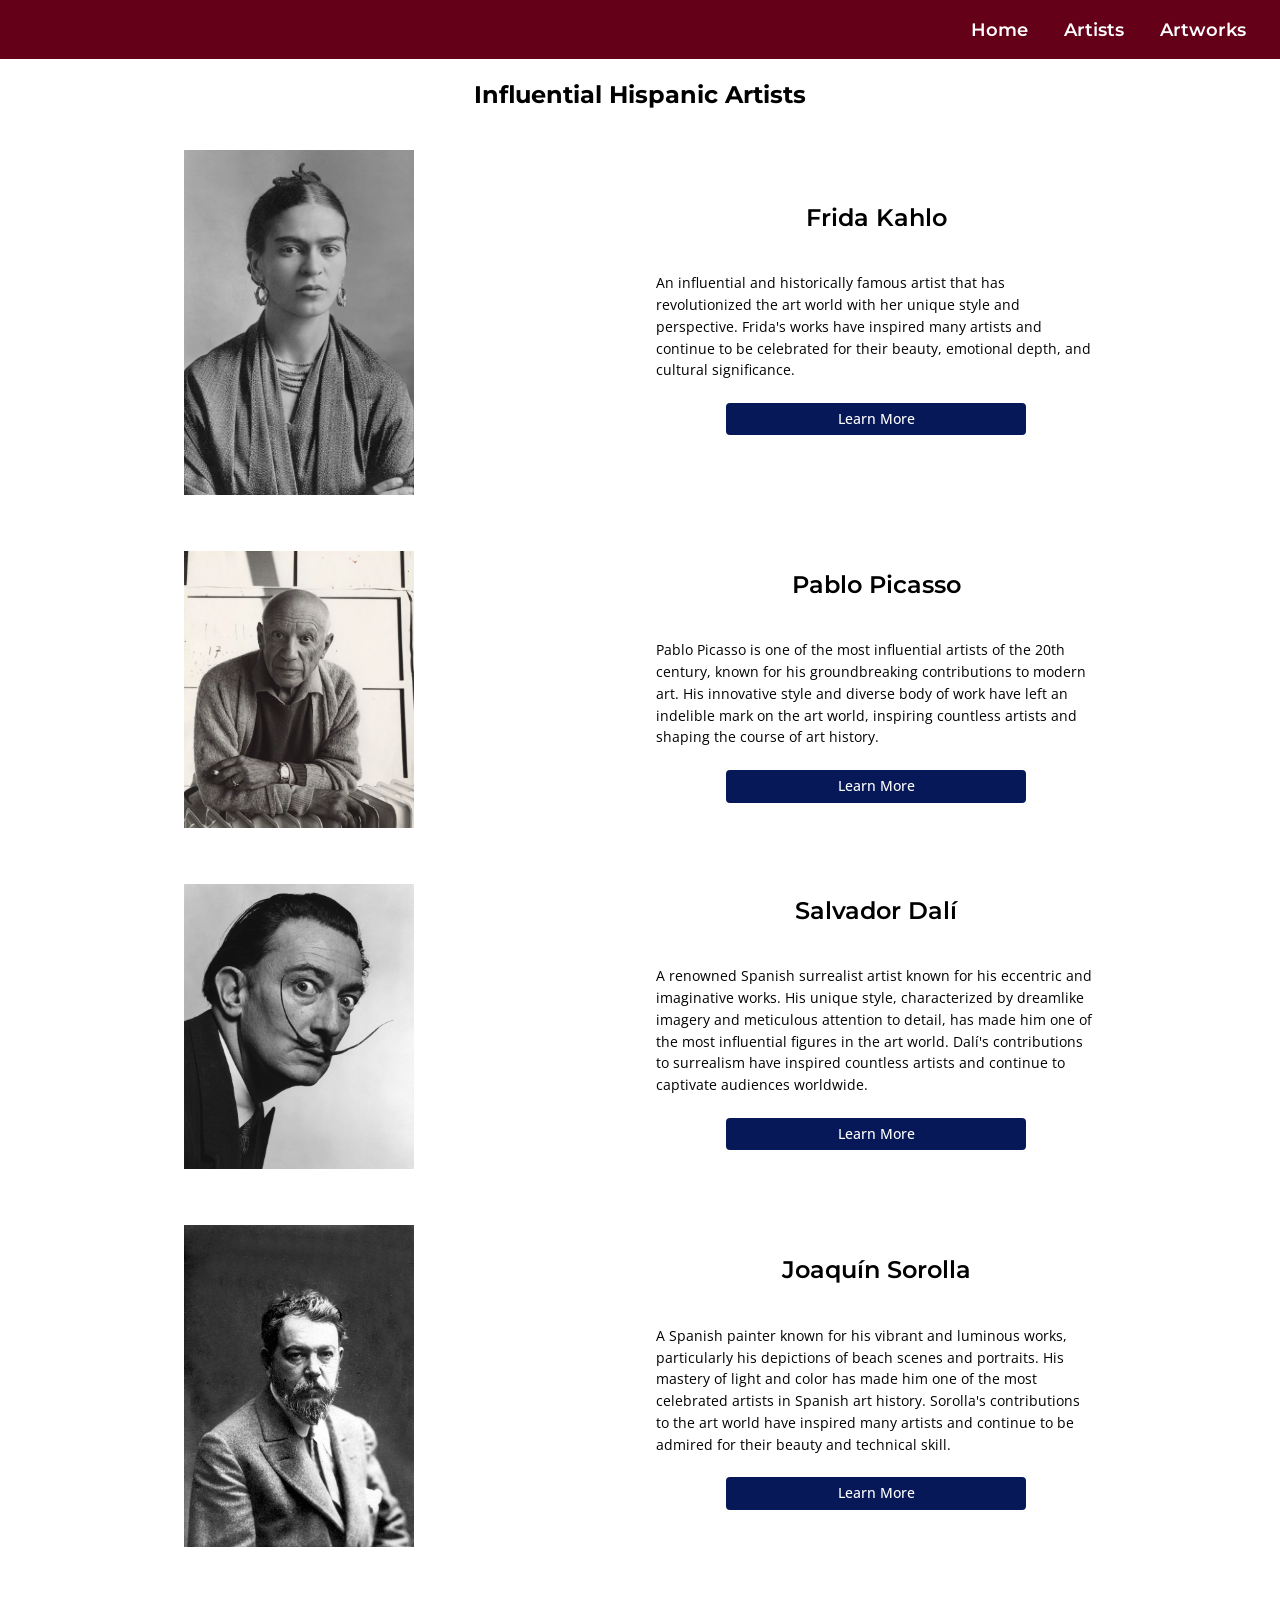
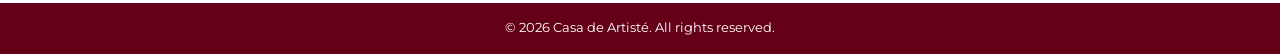
==== commit db80785c: "html and css updates" ====
--- a/artists.html
+++ b/artists.html
@@ -23,7 +23,7 @@
 
         <header class="global-header">
                 <!-- add logo to src tag -->
-                <img src="images/" alt="Casa de Artisté logo">
+                <!-- <img src="images/" alt="Casa de Artisté logo"> -->
                 <h1>Casa de Artisté</h1>
                 <nav class="global-nav">
                     <!-- make sure I've properly linked each page to the correct 
--- a/styles.css
+++ b/styles.css
@@ -102,6 +102,7 @@
 }
 
 html {
+    min-width: 400px;
     scroll-behavior: smooth;
 }
 
@@ -110,7 +111,7 @@
 .container-3 {
     margin: 0 auto;
     line-height: 1.5;
-    width: 90%;
+    width: 100%;
 }
 
 /* global header and navigation styles */
@@ -128,13 +129,11 @@
 /* when I create and add my logo, make sure to properly styled and sized and add some margin to the left of it 
 so that it doesn't touch the edge of the page.*/
 
-.global-header img {
-    max-width: 120px;
-    height: auto;
-    margin-left: 16px;
+/* .global-header img {
+    max-width: 50px;
     object-fit: fill;
     color: var(--white);
-}
+} */
 
 .global-nav {
     display: flex;
@@ -158,16 +157,15 @@
     transition: background-color 0.3s ease, color 0.3s ease;
     align-items: center;
     border-radius: 4px;
-    font-size: 1.1rem;
+    font-size: 0.95rem;
 }
 
 .global-nav ul li a:hover {
-    /* background-color: var(--yellow); */
     color: var(--yellow);
     border-radius: 4px;
     text-decoration: none;
     transition: color 0.4s;
-    font-weight: 700;
+    font-weight: 600;
 }
 
 /* main styles */
@@ -190,26 +188,19 @@
 }
 
 /* homepage styles */
-img {
-    max-width: 100%;
-    height: auto;
-}
-
 .container-1 h2 {
     visibility: hidden;
 }
 
 .hero-image img {
-    max-width: 517px;
+    max-width: 400px;
     height: auto;
-    overflow: hidden;
-    object-fit: fill;
 }
 
 #about-info h3,
 #our-mission h3 {
     justify-self: center;
-    font-size: 1.5rem;
+    font-size: 1.3rem;
     margin-bottom: 16px;
     font-weight: 700;
     font-family: var(--header-font);
@@ -221,16 +212,17 @@
 
 #about-info p,
 #our-mission p {
-    font-size: 0.85rem;
+    font-size: 0.80rem;
     font-family: var(--paragraph-font);
     line-height: 1.6;
     margin-top: 10px;
     margin-bottom: 18px;
     max-width: 55ch;
+    text-align: center
 }
 
 #featured-artist h3 {
-    font-size: 1.5rem;
+    font-size: 1.3rem;
     text-align: center;
     color: var(--black);
     font-weight: 700;
@@ -255,7 +247,7 @@
 }
 
 #featured-artwork h3 {
-    font-size: 1.5rem;
+    font-size: 1.3rem;
     text-align: center;
     color: var(--black);
     font-weight: 700;
@@ -309,8 +301,8 @@
 }
 
 /* artists page styles */
-.container-2 h2 {
-    font-size: 1.5rem;
+#artists h2 {
+    font-size: 1.4rem;
     text-align: center;
     color: var(--black);
     font-weight: 700;
@@ -336,14 +328,6 @@
     margin-top: 20px;
 }
 
-/* .artist-content-1 {
-    display: flex;
-    flex-direction: column;
-    align-items: center;
-    text-align: center;
-    margin-top: 20px;
-} */
-
 .artist-content-1,
 .artist-content-2 {
     display: flex;
@@ -352,23 +336,6 @@
     gap: 1rem;
     margin: 20px 0 30px;
 }
-
-/* .artist-content-1 {
-    display: grid;
-    grid-template-columns: 1fr 1fr;
-    gap: 1rem;
-    margin-top: 20px;
-    margin-bottom: 30px;
-}
-
-.artist-content-2 {
-    display: grid;
-    grid-template-columns: 1fr 1fr;
-    gap: 5rem;
-    margin-top: 20px;
-    margin-bottom: 30px;
-    margin-left: 10px;
-} */
 
 .artist-content-1 h3,
 .artist-content-2 h3 {
@@ -440,24 +407,6 @@
     text-align: center;
 }
 
-/* 
-.artist-content-1 h3 {
-    text-align: center;
-    font-size: 1rem;
-    margin-top: 10px;
-    margin-bottom: 16px;
-    font-weight: 600;
-} */
-
-/* .artist-content-1 p {
-    font-size: 0.85rem;
-    line-height: 1.6;
-    margin-top: 10px;
-    margin-bottom: 18px;
-    width: 55ch;
-} */
-
-
 /* artworks page styles */
 .container-3 {
     display: flex;
@@ -466,7 +415,7 @@
 }
 
 #artworks h2 {
-    font-size: 1.5rem;
+    font-size: 1.4rem;
     text-align: center;
     color: var(--black);
     font-weight: 700;
@@ -474,7 +423,8 @@
 }
 
 #artworks img {
-    max-width: 380px;
+    display: inline-block;
+    max-width: 350px;
     height: auto;
     overflow: hidden;
     object-fit: fill;
@@ -493,7 +443,7 @@
 
 #artworks p {
     text-align: center;
-    font-size: 0.80rem;
+    font-size: 0.70rem;
     line-height: 1.6;
     margin-top: 10px;
     margin-bottom: 20px;
@@ -508,12 +458,11 @@
 /* media queries (medium) */
 /* previous media query was min-width: 768px */
 
-@media (min-width: 600px) {
+@media (min-width: 768px) {
     .container-1,
     .container-2,
     .container-3 {
-        width: 90%;
-        max-width: 900px;
+        width: 100%;
     }
 
     .global-header {
@@ -526,14 +475,18 @@
         gap: 0.80rem;
     }
 
+    .global-nav ul li a {
+        font-size: 1.1rem;
+    }
+
     .hero-image {
         display: flex;
         justify-content: center;
     }
 
     .hero-image img {
-        max-width: 800px;
-        width: 100%;
+        max-width: 1022px;
+        height: auto;
     }
 
     #our-mission,
@@ -548,15 +501,17 @@
 
     #our-mission h3,
     #about-info h3 {
-        font-size: 1.5rem;
+        font-size: 1.3rem;
         margin-bottom: 16px;
         font-weight: 700;
+        text-align: center;
     }
 
     #our-mission p,
     #about-info p {
-        font-size: 1rem;
+        font-size: 0.90rem;
         max-width: 70ch;
+        text-align: center;
     }
 
     #featured-artist h3,
@@ -630,85 +585,207 @@
 
     .artist-content-1,
     .artist-content-2 {
-        grid-template-columns: 280px 1fr;
-        gap: 3rem;
-        max-width: 1000px;
-        margin: 0 auto 4rem;
-}
-
-    .artist-1-image img,
-    .artist-2-image img,
-    .artist-3-image img,
-    .artist-4-image img {
-        display: block;
-        width: 280px;
-        height: auto;
-    }
-
+        display: grid;
+        grid-template-columns: 220px 1fr;
+        gap: 4rem;
+        align-items: center;
+}
+
+    #artists img {
+        max-width: 210px;
+        height: auto;
+    }
+
+    #artists a {
+        width: 180px;
+        align-self: center;
+    }
+
+    #artists h3 {
+        font-size: 1.2rem;
+        margin-bottom: 18px;
+        font-weight: 600;
+        text-align: center;
+    }
+    
+    #artists p {
+        font-size: 0.80rem;
+        line-height: 1.6;
+        text-align: left;
+    }
+
+    #artists a {
+        width: 300px;
+        font-size: 0.85rem;
+        text-align: center;
+        justify-self: center;
+        justify-self: center;
+    }
+
+    #artworks img {
+        max-width: 400px;
+        height: auto;
+    }
+
+    #artworks h3 {
+        text-align: center;
+        font-size: 0.85rem;
+        margin-bottom: 14px;
+        font-weight: 600;
+    }
+
+    #artworks p {
+        font-size: 0.70rem;
+        line-height: 1.6;
+        margin-top: 10px;
+        margin-bottom: 20px;
+        max-width: 60ch;
+        text-align: center;
+    }
+}
+
+/* media queries (large) */
+
+@media screen and (min-width: 1024px){
+    .container-1,
+    .container-2,
+    .container-3 {
+        width: 100%;
+    }
+
+    .global-header {
+        justify-content: space-between;
+        padding: 12px 24px;
+    }
+
+    .global-nav ul {
+        align-items: center;
+        gap: 1rem;
+    }
+
+    .global-nav ul li a {
+        font-size: 1.1rem;
+    }
+
+    .hero-image img {
+        max-width: 1390px;
+        height: auto;
+    }
+
+    #our-mission,
+    #about-info {
+        display: flex;
+        flex-direction: column;
+        align-items: center;
+        text-align: center;
+        margin: 0 auto;
+    }
+
+    #our-mission h3,
+    #about-info h3,
+    #featured-artist h3,
+    #featured-artwork h3 {
+        font-size: 1.4rem;
+        margin-bottom: 16px;
+        font-weight: 700;
+    }
+
+    #our-mission p,
+    #about-info p {
+        font-size: 0.95rem;
+    }
+
+    #featured-artist h4 {
+        text-align: center;
+        font-size: 1.1rem;
+        margin-bottom: 30px;
+        font-weight: 600;
+    }
+
+    #featured-artist img {
+        max-width: 500px;
+        height: auto;
+    }
+
+    #featured-artwork h4 {
+        text-align: center;
+        font-size: 1rem;
+        margin-bottom: 8px;
+        font-weight: 600;
+    }
+
+    #featured-artwork img {
+        max-width: 600px;
+        height: auto;
+    }
+
+    .about-artists-btn{
+        width: 350px;
+        font-size: 1.1rem;
+        margin-top: 25px;
+    }
+
+    #artists h3 {
+        font-size: 1.6rem;
+        text-align: center;
+        color: var(--black);
+        font-weight: 600;
+        margin-top: 22px;
+        margin-bottom: 30px;
+    }
+
+    .artist-content-1,
+    .artist-content-2 {
+        display: grid;
+        grid-template-columns: 1fr 1fr;
+        gap: 2rem;
+        align-items: center;
+    }
+/* 
     .artist-content-2 .artist-2-image,
     .artist-content-2 .artist-4-image {
+        order: 2;
+    }
+
+    .artist-content-2 .artist-2-info,
+    .artist-content-2 .artist-4-info {
         order: 1;
-    }
-
-    /* .artist-content-2 .artist-2-info,
-    .artist-content-2 .artist-4-info {
-        order: 2;
     } */
 
-    .artist-content-1,
-    .artist-content-2 {
-        max-width: 1200px;
-        margin: 0 auto 4rem;
-}
-
-    .artist-content-1 h3,
-    .artist-content-2 h3 {
-        font-size: 1.4rem;
-        margin-top: 18px;
-        margin-bottom: 18px;
+    #artists img {
+        max-width: 230px;
+        height: auto;
+    }
+
+    #artists h3 {
+        font-size: 1.5rem;
+        margin-top: 8px;
         font-weight: 600;
         text-align: center;
     }
-    
-    .artist-content-1 p,
-    .artist-content-2 p {
-        font-size: 0.80rem;
+
+    #artists p {
+        font-size: 0.85rem;
         line-height: 1.6;
         margin-top: 10px;
         margin-bottom: 18px;
-        max-width: none;
         text-align: left;
     }
 
-    .artist-info-1,
-    .artist-2-info,
-    .artist-3-info,
-    .artist-4-info {
-        width: 100%;
-        text-align: left;
-    }
-
-    .artist-1-info a,
-    .artist-2-info a,
-    .artist-3-info a,
-    .artist-4-info a {
-        width: 300px;
-        font-size: 0.85rem;
-        text-align: center;
-        justify-self: center;
-        margin-left: 0;
+    #artworks {
+        display: grid;
+        grid-template-columns: repeat(2, 1fr);
+        gap: 3rem;
+        margin: 0 auto;
+    }
+
+    #artworks h2 {
+        grid-column: 1 / -1;
     }
 
     #artworks img {
-        max-width: 500px;
-        height: auto;
-    }
-
-    #artworks h3 {
-        text-align: center;
-        font-size: 0.90rem;
-        margin-bottom: 14px;
-        font-weight: 600;
+        max-width: 460px;
+        height: auto;
     }
 
     #artworks p {
@@ -717,190 +794,12 @@
         margin-top: 10px;
         margin-bottom: 20px;
         max-width: 60ch;
-        text-align: center;
-    }
-}
-
-/* media queries (large) */
-
-@media screen and (min-width: 1024px){
-    .container-1,
-    .container-2,
-    .container-3 {
-        width: 90%;
-        max-width: 1200px;
-    }
-
-    .global-header {
-        justify-content: space-between;
-        padding: 12px 24px;
-    }
-
-    .global-nav ul {
-        align-items: center;
-        gap: 1rem;
-    }
-
-    .global-nav ul li a {
-        font-size: 1.2rem;
-    }
-
-    .hero-image img {
-        max-width: 1200px;
-        width: 100%;
-    }
-
-    #our-mission,
-    #about-info {
-        display: flex;
-        max-width: 900px;
-        flex-direction: column;
-        align-items: center;
-        text-align: center;
-        margin: 0 auto;
-    }
-
-    #our-mission h3,
-    #about-info h3,
-    #featured-artist h3,
-    #featured-artwork h3 {
-        font-size: 1.8rem;
-        margin-bottom: 16px;
-        font-weight: 700;
-    }
-
-    #our-mission p,
-    #about-info p {
-        font-size: 1.1rem;
-        max-width: 70ch;
-    }
-
-    #featured-artwork h4 {
+    }
+
+    #artworks h3 {
         text-align: center;
         font-size: 1rem;
         margin-bottom: 8px;
         font-weight: 600;
     }
-
-    #featured-artist img {
-        max-width: 500px;
-        height: auto;
-    }
-
-    #featured-artist h4 {
-        text-align: center;
-        font-size: 1rem;
-        margin-bottom: 8px;
-        font-weight: 600;
-    }
-
-    #featured-artwork img {
-        max-width: 600px;
-        height: auto;
-    }
-
-    .about-artists-btn {
-        width: 350px;
-        font-size: 1.1rem;
-    }
-
-    #artists h3 {
-        font-size: 1.6rem;
-        text-align: center;
-        color: var(--black);
-        font-weight: 600;
-        margin-top: 22px;
-        margin-bottom: 30px;
-    }
-
-    .artist-content-1,
-    .artist-content-2 {
-        display: grid;
-        grid-template-columns: 1fr 1fr;
-        gap: 4rem;
-        align-items: center;
-    }
-
-    .artist-content-2 .artist-2-image,
-    .artist-content-2 .artist-4-image {
-        order: 2;
-    }
-
-    .artist-content-2 .artist-2-info,
-    .artist-content-2 .artist-4-info {
-        order: 1;
-    }
-
-    .artist-content-1 h3,
-    .artist-content-2 h3 {
-        font-size: 1.7rem;
-        margin-top: 8px;
-        margin-bottom: 30px;
-        font-weight: 600;
-        text-align: center;
-    }
-
-    .artist-1-info,
-    .artist-2-info,
-    .artist-3-info,
-    .artist-4-info {
-    max-width: 600px;
-}
-
-    .artist-content-1 p,
-    .artist-content-2 p {
-        font-size: 0.90rem;
-        line-height: 1.6;
-        margin-top: 10px;
-        margin-bottom: 18px;
-        max-width: 55ch;
-        text-align: left;
-    }
-
-    .artist-1-image img,
-    .artist-2-image img,
-    .artist-3-image img,
-    .artist-4-image img {
-        width: 240px;
-        height: 300px;
-        object-fit: cover;
-    }
-
-    #artworks {
-        display: grid;
-        grid-template-columns: repeat(2, 1fr);
-        gap: 3rem;
-        max-width: 1200px;
-        margin: 0 auto;
-    }
-
-    #artworks h2 {
-        grid-column: 1 / -1;
-    }
-
-    /* #artworks {
-        display: flex;
-        flex-direction: column;
-        align-items: center;
-    } */
-
-    #artworks img {
-        max-width: 500px;
-        height: auto;
-    }
-
-    #artworks p {
-        font-size: 0.90rem;
-        line-height: 1.6;
-        margin-top: 10px;
-        margin-bottom: 20px;
-        max-width: 60ch;
-    }
-
-    #artworks h3 {
-        text-align: center;
-        font-size: 1rem;
-        margin-bottom: 8px;
-        font-weight: 600;
-    }
 }
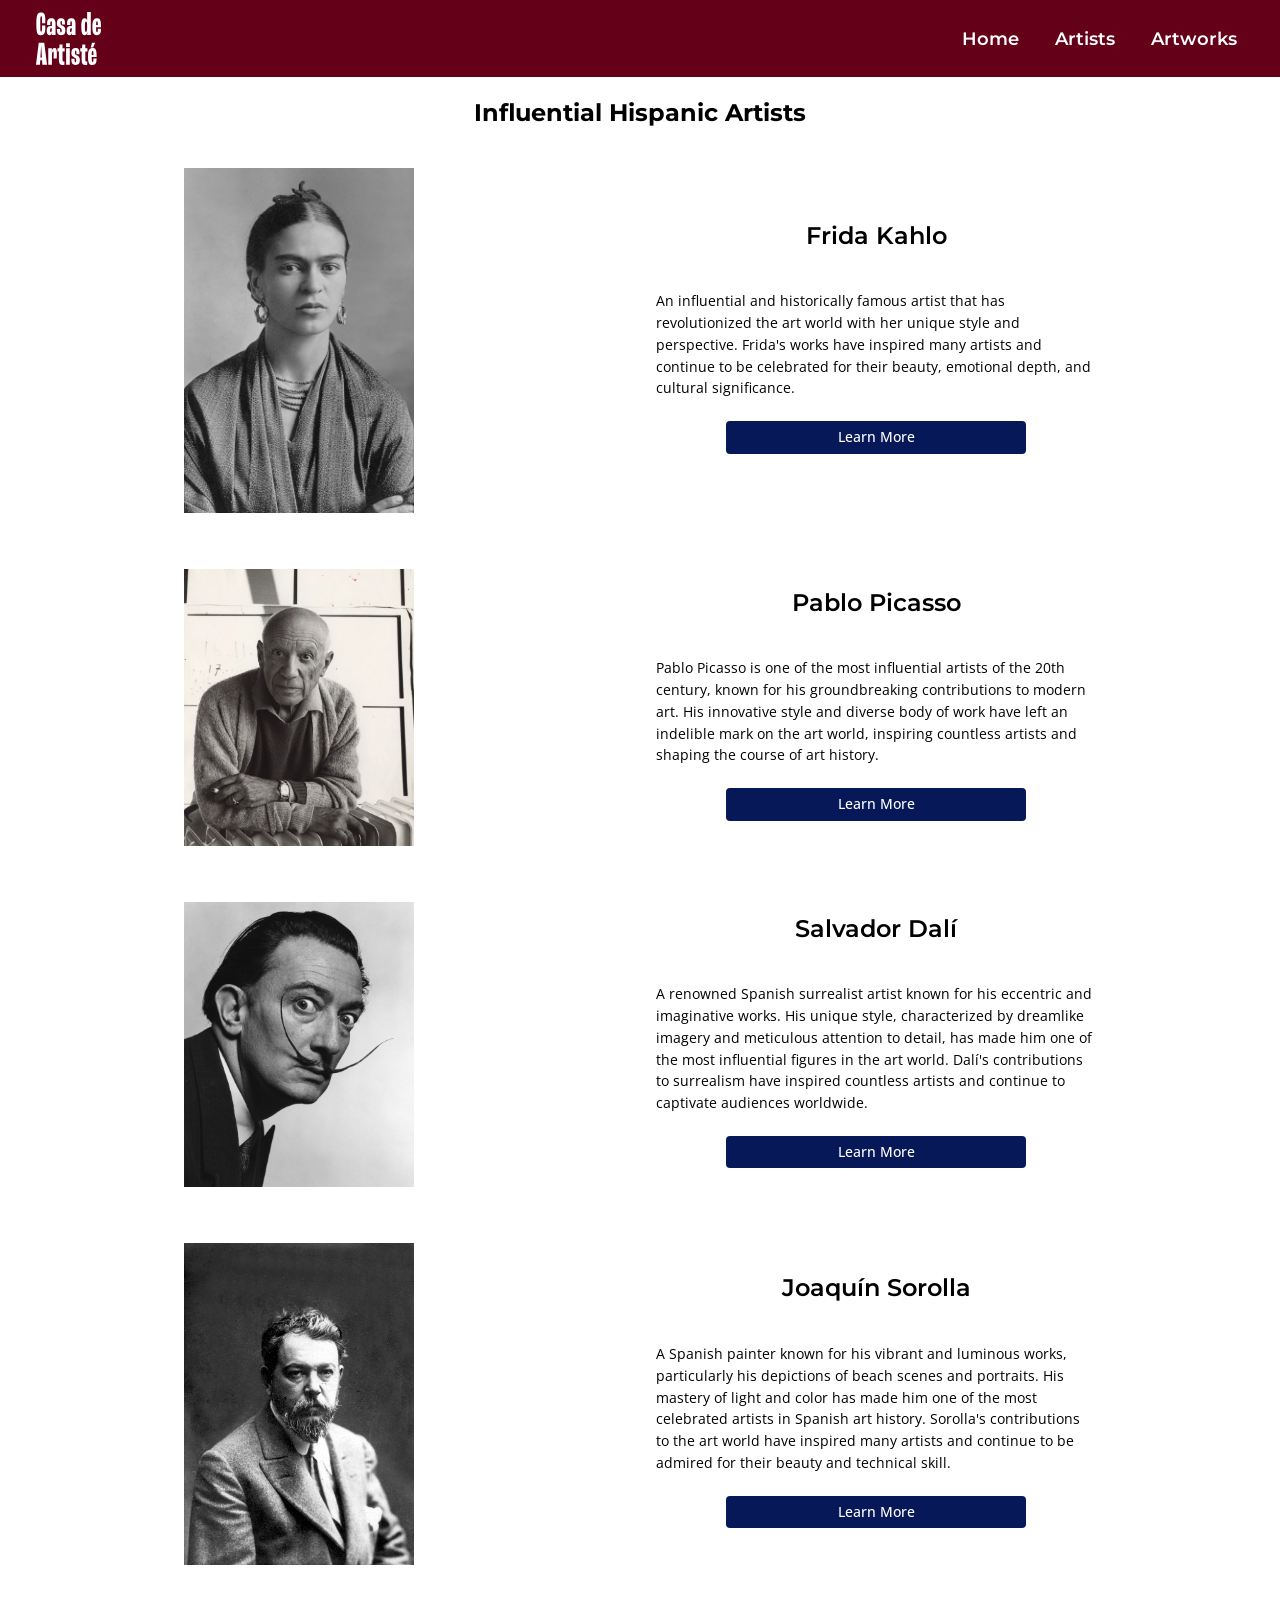
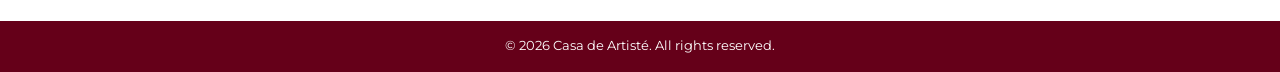
==== commit a185b814: "html, css, and javascript updates" ====
--- a/artists.html
+++ b/artists.html
@@ -23,7 +23,7 @@
 
         <header class="global-header">
                 <!-- add logo to src tag -->
-                <!-- <img src="images/" alt="Casa de Artisté logo"> -->
+                <img src="images/Casa de Artiste Logo.svg" alt="Casa de Artisté logo">
                 <h1>Casa de Artisté</h1>
                 <nav class="global-nav">
                     <!-- make sure I've properly linked each page to the correct 
--- a/styles.css
+++ b/styles.css
@@ -129,16 +129,17 @@
 /* when I create and add my logo, make sure to properly styled and sized and add some margin to the left of it 
 so that it doesn't touch the edge of the page.*/
 
-/* .global-header img {
-    max-width: 50px;
-    object-fit: fill;
-    color: var(--white);
-} */
+.global-header img {
+    max-width: 65px;
+    height: auto;
+    margin-left: 12px;
+}
 
 .global-nav {
     display: flex;
     justify-content: space-between;
     align-items: center;
+    padding: 9px;
 }
 
 .global-nav ul {
@@ -158,6 +159,7 @@
     align-items: center;
     border-radius: 4px;
     font-size: 0.95rem;
+    text-align: center;
 }
 
 .global-nav ul li a:hover {
@@ -192,13 +194,9 @@
     visibility: hidden;
 }
 
-.hero-image img {
-    max-width: 400px;
-    height: auto;
-}
-
 #about-info h3,
 #our-mission h3 {
+    text-align: center;
     justify-self: center;
     font-size: 1.3rem;
     margin-bottom: 16px;
@@ -212,7 +210,7 @@
 
 #about-info p,
 #our-mission p {
-    font-size: 0.80rem;
+    font-size: 0.75rem;
     font-family: var(--paragraph-font);
     line-height: 1.6;
     margin-top: 10px;
@@ -265,7 +263,7 @@
 
 #featured-artwork h4 {
     text-align: center;
-    font-size: 0.70rem;
+    font-size: 0.60rem;
     margin-bottom: 10px;
     font-weight: 600;
 }  
@@ -479,15 +477,15 @@
         font-size: 1.1rem;
     }
 
-    .hero-image {
+    /* .hero-image {
         display: flex;
         justify-content: center;
     }
 
     .hero-image img {
-        max-width: 1022px;
-        height: auto;
-    }
+        max-width: 996px;
+        height: auto;
+    } */
 
     #our-mission,
     #about-info {
@@ -667,10 +665,10 @@
         font-size: 1.1rem;
     }
 
-    .hero-image img {
-        max-width: 1390px;
-        height: auto;
-    }
+    /* .hero-image img {
+        max-width: 1385px;
+        height: auto;
+    } */
 
     #our-mission,
     #about-info {
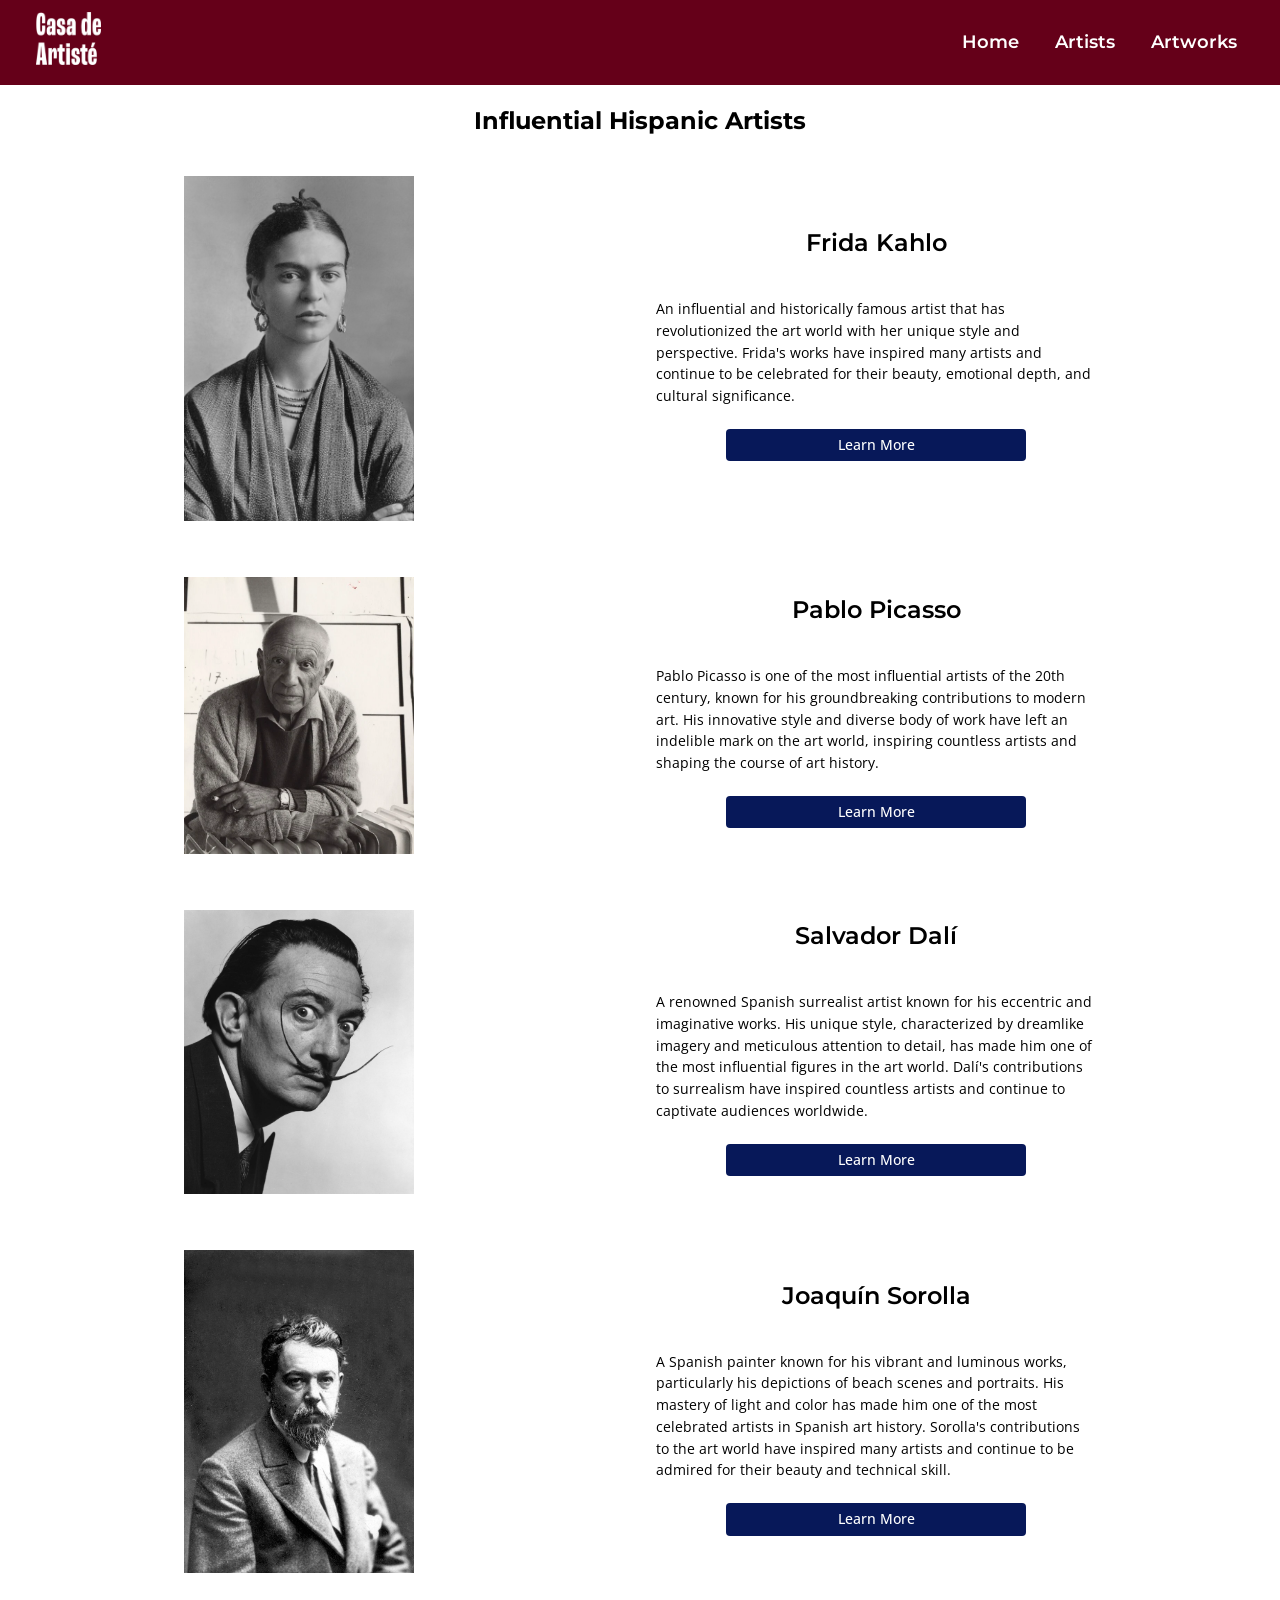
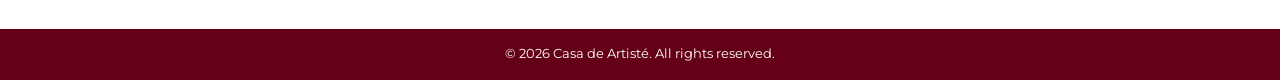
==== commit 5afc5584: "html and images update" ====
--- a/artists.html
+++ b/artists.html
@@ -23,7 +23,9 @@
 
         <header class="global-header">
                 <!-- add logo to src tag -->
-                <img src="images/Casa de Artiste Logo.svg" alt="Casa de Artisté logo">
+                <a href="index.html">
+                    <img src="images/Casa de Artiste Logo.png" alt="Casa de Artisté logo">
+                </a>
                 <h1>Casa de Artisté</h1>
                 <nav class="global-nav">
                     <!-- make sure I've properly linked each page to the correct 
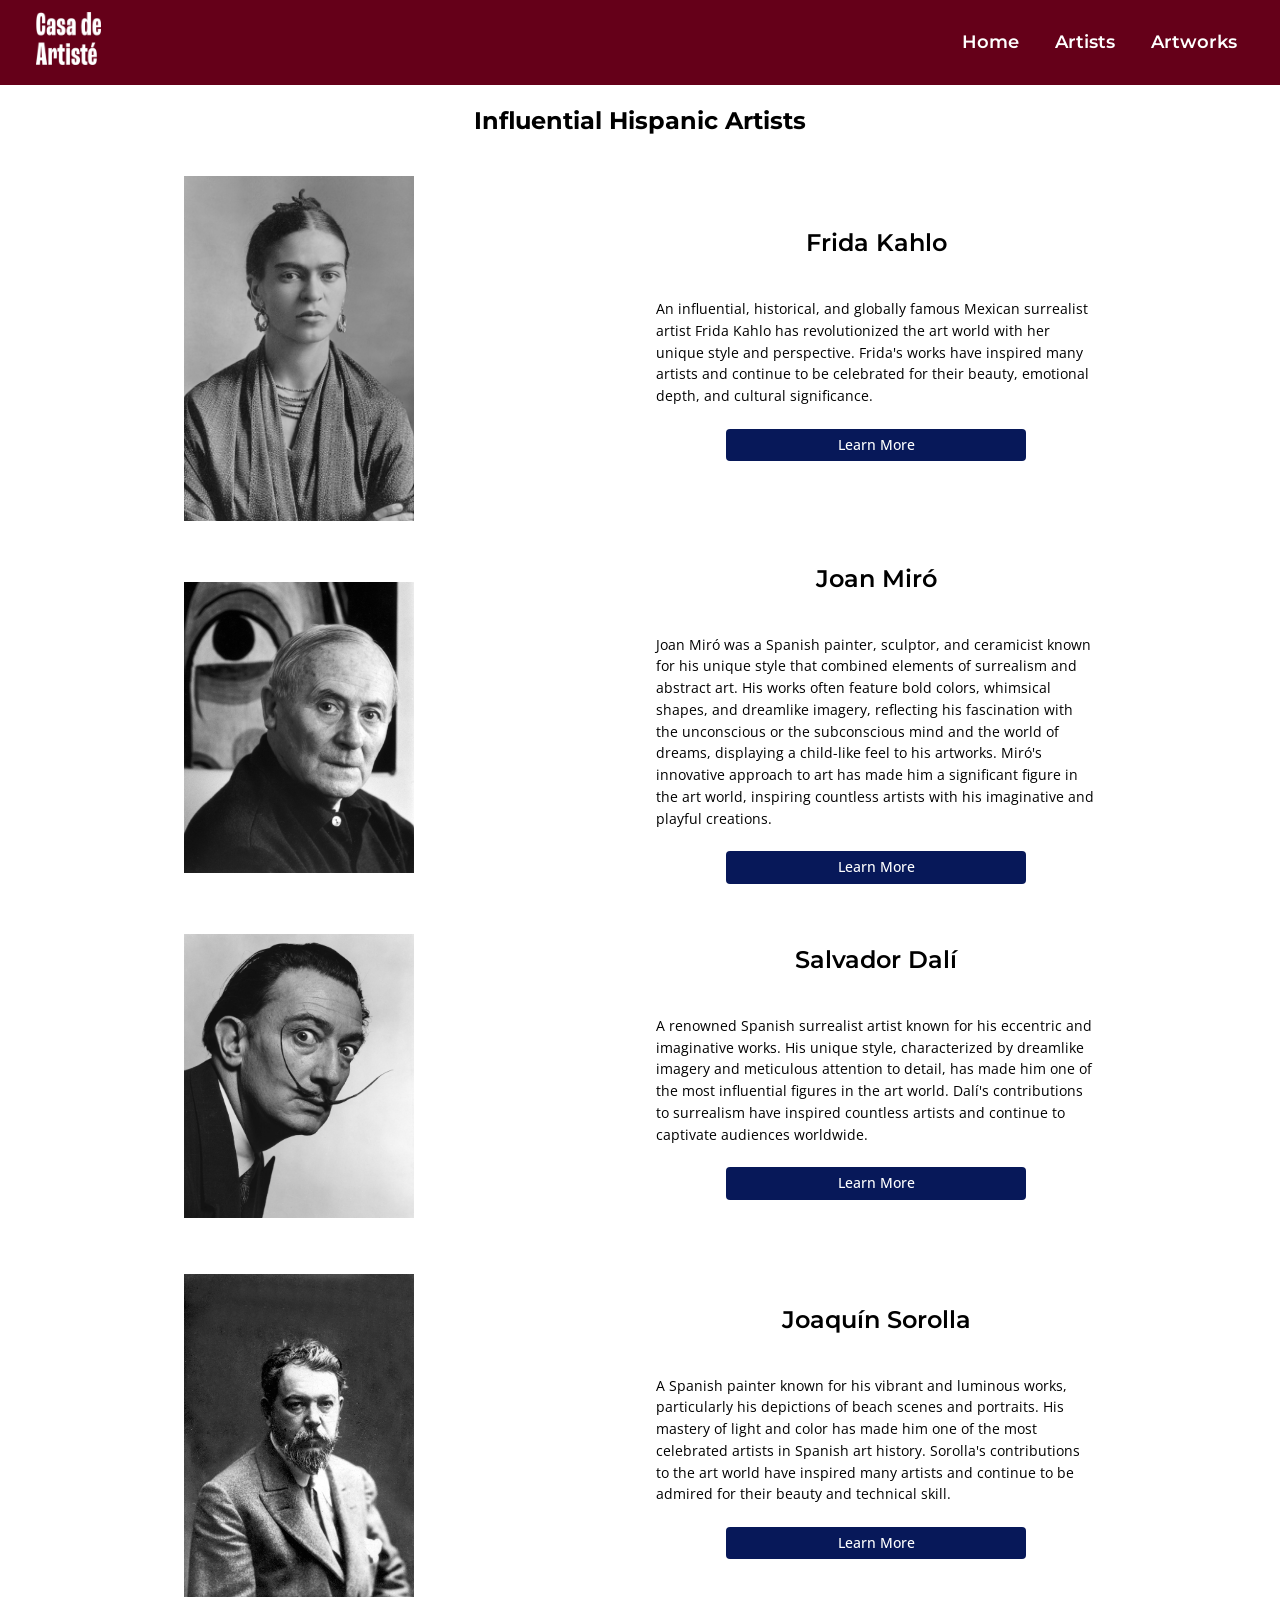
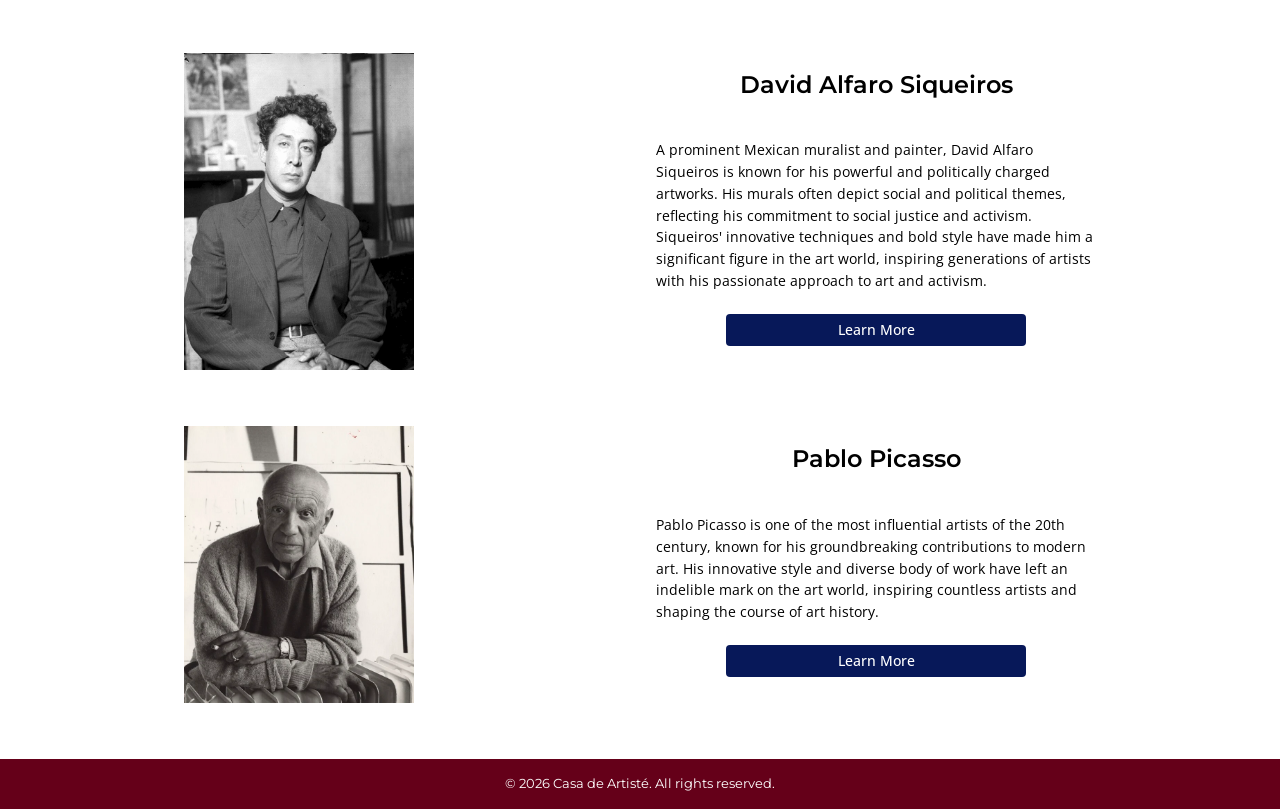
==== commit 7b951313: "html, css, and images updates" ====
--- a/artists.html
+++ b/artists.html
@@ -53,10 +53,10 @@
 
                     <div class="artist-1-info">
                         <h3>Frida Kahlo</h3>
-                        <p>An influential and historically famous artist that has revolutionized
-                            the art world with her unique style and perspective. Frida's works have
-                            inspired many artists and continue to be celebrated for their beauty,
-                            emotional depth, and cultural significance.
+                        <p>An influential, historical, and globally famous Mexican surrealist artist Frida Kahlo 
+                            has revolutionized the art world with her unique style and perspective. Frida's works 
+                            have inspired many artists and continue to be celebrated for their beauty, emotional 
+                            depth, and cultural significance.
                         </p>
                         <a href="artworks.html" class="artist-btn">Learn More</a>
                     </div>
@@ -67,15 +67,16 @@
                 to the right. -->
                 <div class="artist-content-2">
                     <div class="artist-2-image">
-                        <img src="images/pablo-picasso-2.jpg" alt="Pablo Picasso self portrait in black and white.">
+                        <img src="images/Joan-Miro.jpg" alt="Salvador Dalí self portrait in black and white.">
                     </div>
-                    
+
                     <div class="artist-2-info">
-                        <h3>Pablo Picasso</h3>
-                        <p>Pablo Picasso is one of the most influential artists of the 20th century, 
-                            known for his groundbreaking contributions to modern art. His innovative 
-                            style and diverse body of work have left an indelible mark on the art world, 
-                            inspiring countless artists and shaping the course of art history.
+                        <h3>Joan Miró</h3>
+                        <p>Joan Miró was a Spanish painter, sculptor, and ceramicist known for his unique style that combined elements of 
+                            surrealism and abstract art. His works often feature bold colors, whimsical shapes, and dreamlike imagery, 
+                            reflecting his fascination with the unconscious or the subconscious mind and the world of dreams, displaying a child-like
+                            feel to his artworks. Miró's innovative approach to art has made him a significant figure in the art 
+                            world, inspiring countless artists with his imaginative and playful creations.
                         </p>
                         <a href="artworks.html" class="artist-btn">Learn More</a>
                     </div>
@@ -122,6 +123,39 @@
                         <a href="artworks.html" class="artist-btn">Learn More</a>
                     </div>
                 </div>
+
+                <div class="artist-content-1">
+                    <div class="artist-5-image">
+                        <img src="images/David-Alfaro-Siqueiros.png" alt="Salvador Dalí self portrait in black and white.">
+                    </div>
+
+                    <div class="artist-5-info">
+                        <h3>David Alfaro Siqueiros</h3>
+                        <p>A prominent Mexican muralist and painter, David Alfaro Siqueiros is known for his 
+                            powerful and politically charged artworks. His murals often depict social and political 
+                            themes, reflecting his commitment to social justice and activism. Siqueiros' innovative 
+                            techniques and bold style have made him a significant figure in the art world, inspiring 
+                            generations of artists with his passionate approach to art and activism.
+                        </p>
+                        <a href="artworks.html" class="artist-btn">Learn More</a>
+                    </div>
+                </div>
+
+                <div class="artist-content-2">
+                    <div class="artist-6-image">
+                        <img src="images/pablo-picasso-2.jpg" alt="Pablo Picasso self portrait in black and white.">
+                    </div>
+                    
+                    <div class="artist-6-info">
+                        <h3>Pablo Picasso</h3>
+                        <p>Pablo Picasso is one of the most influential artists of the 20th century, 
+                            known for his groundbreaking contributions to modern art. His innovative 
+                            style and diverse body of work have left an indelible mark on the art world, 
+                            inspiring countless artists and shaping the course of art history.
+                        </p>
+                        <a href="artworks.html" class="artist-btn">Learn More</a>
+                    </div>
+                </div>
             </section>
         </main>
 
--- a/styles.css
+++ b/styles.css
@@ -309,7 +309,8 @@
 }
 
 .artist-1-image img,
-.artist-3-image img {
+.artist-3-image img,
+.artist-6-image img {
     max-width: 180px;
     height: auto;
     overflow: hidden;
@@ -318,7 +319,8 @@
 }
 
 .artist-2-image img,
-.artist-4-image img {
+.artist-4-image img,
+.artist-5-image img {
     max-width: 180px;
     height: auto;
     overflow: hidden;
@@ -366,7 +368,9 @@
 .artist-1-info,
 .artist-2-info,
 .artist-3-info,
-.artist-4-info {
+.artist-4-info,
+.artist-5-info,
+.artist-6-info {
     display: flex;
     flex-direction: column;
     justify-content: center;
@@ -375,7 +379,9 @@
 .artist-1-info a,
 .artist-2-info a,
 .artist-3-info a,
-.artist-4-info a {
+.artist-4-info a,
+.artist-5-info a,
+.artist-6-info a{
     display: inline-block;
     background-color: var(--dk-blue);
     color: var(--white);
@@ -441,13 +447,12 @@
 
 #artworks p {
     text-align: center;
-    font-size: 0.70rem;
+    font-size: 0.64rem;
     line-height: 1.6;
     margin-top: 10px;
     margin-bottom: 20px;
-    max-width: 55ch;
-}
-
+    max-width: 60ch;
+}
 
 /* !!!! after completely styling my website in mobile-first format,
 add media queries (tablets and desktops) to adjust the layout and 
@@ -627,13 +632,13 @@
 
     #artworks h3 {
         text-align: center;
-        font-size: 0.85rem;
+        font-size: 0.80rem;
         margin-bottom: 14px;
         font-weight: 600;
     }
 
     #artworks p {
-        font-size: 0.70rem;
+        font-size: 0.73rem;
         line-height: 1.6;
         margin-top: 10px;
         margin-bottom: 20px;
@@ -773,7 +778,7 @@
     #artworks {
         display: grid;
         grid-template-columns: repeat(2, 1fr);
-        gap: 3rem;
+        gap: 4rem;
         margin: 0 auto;
     }
 
@@ -786,18 +791,19 @@
         height: auto;
     }
 
+    #artworks h3 {
+        text-align: center;
+        font-size: 0.86rem;
+        margin-bottom: 8px;
+        font-weight: 600;
+    }
+
     #artworks p {
-        font-size: 0.90rem;
+        font-size: 0.78rem;
         line-height: 1.6;
         margin-top: 10px;
         margin-bottom: 20px;
         max-width: 60ch;
-    }
-
-    #artworks h3 {
-        text-align: center;
-        font-size: 1rem;
-        margin-bottom: 8px;
-        font-weight: 600;
+        text-align: center;
     }
 }
